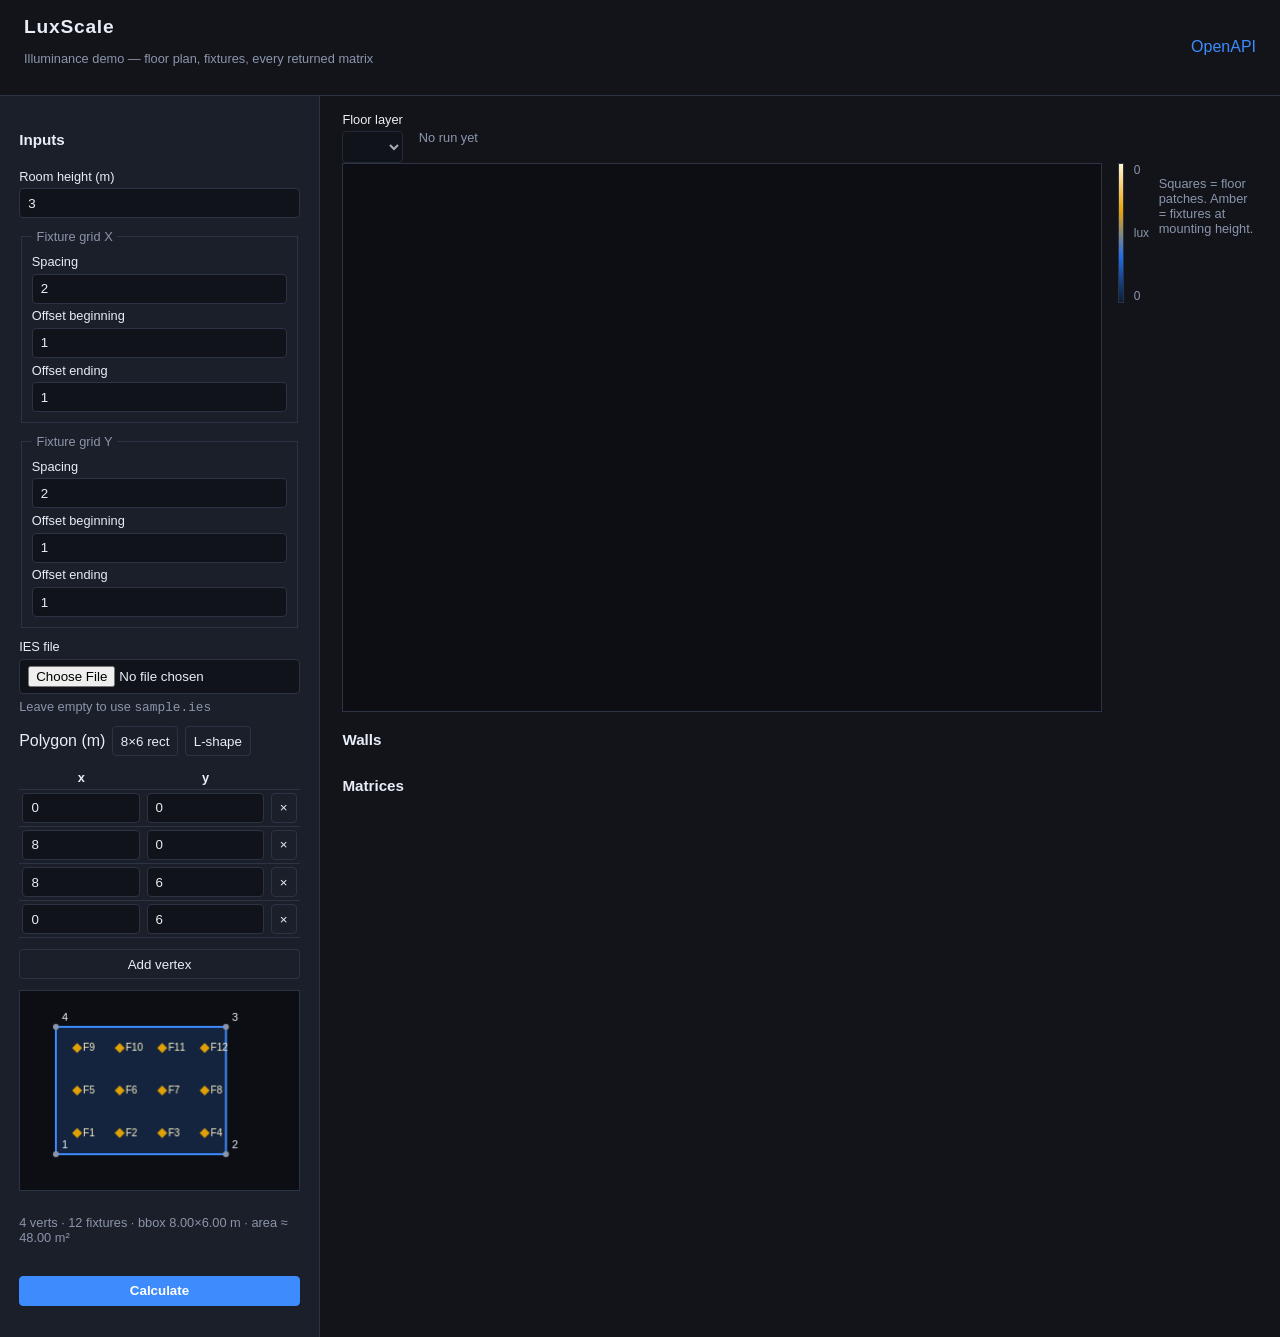
==== demo/index.html @ 58ea520d "feat: add vector math utilities for geometric calculations - Implemented vector operations including" ====
<!DOCTYPE html>
<html lang="en">
<head>
  <meta charset="utf-8" />
  <meta name="viewport" content="width=device-width, initial-scale=1" />
  <title>LuxScale demo</title>
  <link rel="stylesheet" href="demo.css" />
</head>
<body>
  <header class="top">
    <div>
      <h1>LuxScale</h1>
      <p class="muted">Illuminance demo — floor plan, fixtures, every returned matrix</p>
    </div>
    <a class="docs" href="/docs" target="_blank" rel="noreferrer">OpenAPI</a>
  </header>

  <main class="layout">
    <form id="form" class="panel">
      <h2>Inputs</h2>

      <label>Room height (m)
        <input id="height" type="number" min="0.01" step="0.01" value="3" required />
      </label>

      <fieldset>
        <legend>Fixture grid X</legend>
        <label>Spacing <input id="xSpacing" type="number" min="0.01" step="0.01" value="2" required /></label>
        <label>Offset beginning <input id="xOffB" type="number" min="0" step="0.01" value="1" required /></label>
        <label>Offset ending <input id="xOffE" type="number" min="0" step="0.01" value="1" required /></label>
      </fieldset>

      <fieldset>
        <legend>Fixture grid Y</legend>
        <label>Spacing <input id="ySpacing" type="number" min="0.01" step="0.01" value="2" required /></label>
        <label>Offset beginning <input id="yOffB" type="number" min="0" step="0.01" value="1" required /></label>
        <label>Offset ending <input id="yOffE" type="number" min="0" step="0.01" value="1" required /></label>
      </fieldset>

      <label>IES file
        <input id="iesFile" type="file" accept=".ies,.txt,text/plain" />
        <span class="hint">Leave empty to use <code>sample.ies</code></span>
      </label>

      <div class="row">
        <span>Polygon (m)</span>
        <button type="button" id="presetRect" class="ghost">8×6 rect</button>
        <button type="button" id="presetL" class="ghost">L-shape</button>
      </div>
      <table id="verts">
        <thead><tr><th>x</th><th>y</th><th></th></tr></thead>
        <tbody></tbody>
      </table>
      <button type="button" id="addVert" class="ghost">Add vertex</button>
      <canvas id="polyPreview" width="280" height="200" aria-label="Polygon preview"></canvas>
      <p id="polyMeta" class="hint"></p>

      <button type="submit" id="run">Calculate</button>
      <p id="status" class="status" hidden></p>
    </form>

    <section class="results">
      <div class="toolbar">
        <label>Floor layer
          <select id="floorLayer" disabled></select>
        </label>
        <div id="stats" class="stats muted">No run yet</div>
      </div>
      <div class="view">
        <canvas id="plan" width="720" height="520"></canvas>
        <aside class="legend">
          <div id="legendBar"></div>
          <div class="legend-ends"><span id="legMin">0</span><span>lux</span><span id="legMax">0</span></div>
          <p class="hint">Squares = floor patches. Amber = fixtures at mounting height.</p>
        </aside>
      </div>

      <h2>Walls</h2>
      <div id="walls" class="walls"></div>

      <h2>Matrices</h2>
      <div id="matrices"></div>
    </section>
  </main>
  <script src="demo.js"></script>
</body>
</html>
---- demo/demo.css ----
:root {
  --bg: #12141a;
  --panel: #1b1f29;
  --line: #2c3344;
  --text: #e8edf7;
  --muted: #8b95ab;
  --accent: #e0a106;
  --run: #3d8bfd;
  font-family: "IBM Plex Sans", "Segoe UI", sans-serif;
}

* { box-sizing: border-box; }
body { margin: 0; background: var(--bg); color: var(--text); }

.top {
  display: flex;
  justify-content: space-between;
  align-items: center;
  padding: 1rem 1.5rem;
  border-bottom: 1px solid var(--line);
}
h1 { margin: 0; font-size: 1.2rem; letter-spacing: 0.04em; }
h2 { margin: 1.2rem 0 0.6rem; font-size: 0.95rem; }
.muted, .hint { color: var(--muted); font-size: 0.8rem; }
.docs { color: var(--run); text-decoration: none; }

.layout {
  display: grid;
  grid-template-columns: 320px 1fr;
  min-height: calc(100vh - 64px);
}

.panel {
  padding: 1rem 1.2rem 2rem;
  border-right: 1px solid var(--line);
  background: var(--panel);
  display: flex;
  flex-direction: column;
  gap: 0.7rem;
}

label, fieldset { display: flex; flex-direction: column; gap: 0.3rem; font-size: 0.8rem; }
fieldset { border: 1px solid var(--line); padding: 0.6rem; }
legend { padding: 0 0.3rem; color: var(--muted); }
input, select, button {
  background: #10131a;
  color: var(--text);
  border: 1px solid var(--line);
  border-radius: 4px;
  padding: 0.4rem 0.5rem;
}
button { cursor: pointer; }
#run { background: var(--run); border-color: var(--run); color: #fff; font-weight: 600; margin-top: 0.4rem; }
.ghost { background: transparent; }
.row { display: flex; gap: 0.4rem; align-items: center; flex-wrap: wrap; }

table { width: 100%; border-collapse: collapse; font-size: 0.8rem; }
th, td { border-bottom: 1px solid var(--line); padding: 0.2rem; }
td input { width: 100%; }
#polyPreview {
  width: 100%;
  height: auto;
  background: #0c0e14;
  border: 1px solid var(--line);
}
.status { white-space: pre-wrap; }
.status.err { color: #ff8b8b; }
.status.ok { color: #8ee0a8; }

.results { padding: 1rem 1.4rem 2rem; overflow: auto; }
.toolbar { display: flex; gap: 1rem; align-items: center; flex-wrap: wrap; }
.stats { font-variant-numeric: tabular-nums; }
.view { display: grid; grid-template-columns: 1fr 140px; gap: 1rem; align-items: start; }
canvas { background: #0c0e14; border: 1px solid var(--line); width: 100%; height: auto; }

#legendBar {
  height: 140px;
  width: 18px;
  border: 1px solid var(--line);
  background: linear-gradient(#fff7cc, #f0a202, #1f6feb, #0b1c33);
}
.legend { display: flex; gap: 0.6rem; align-items: stretch; }
.legend-ends { display: flex; flex-direction: column; justify-content: space-between; font-size: 0.75rem; color: var(--muted); }

.walls { display: grid; grid-template-columns: repeat(auto-fill, minmax(240px, 1fr)); gap: 0.8rem; }
.wall-card { background: var(--panel); border: 1px solid var(--line); padding: 0.6rem; }
.wall-card canvas { width: 100%; }

.matrix {
  margin: 0.8rem 0 1.4rem;
  overflow: auto;
  border: 1px solid var(--line);
}
.matrix h3 { margin: 0; padding: 0.5rem 0.7rem; background: var(--panel); font-size: 0.8rem; }
.matrix table { min-width: 100%; }
.matrix td { text-align: right; font-variant-numeric: tabular-nums; font-size: 0.72rem; padding: 0.15rem 0.35rem; }
.meta { padding: 0.4rem 0.7rem; color: var(--muted); font-size: 0.72rem; }

@media (max-width: 900px) {
  .layout, .view { grid-template-columns: 1fr; }
  .panel { border-right: 0; border-bottom: 1px solid var(--line); }
}
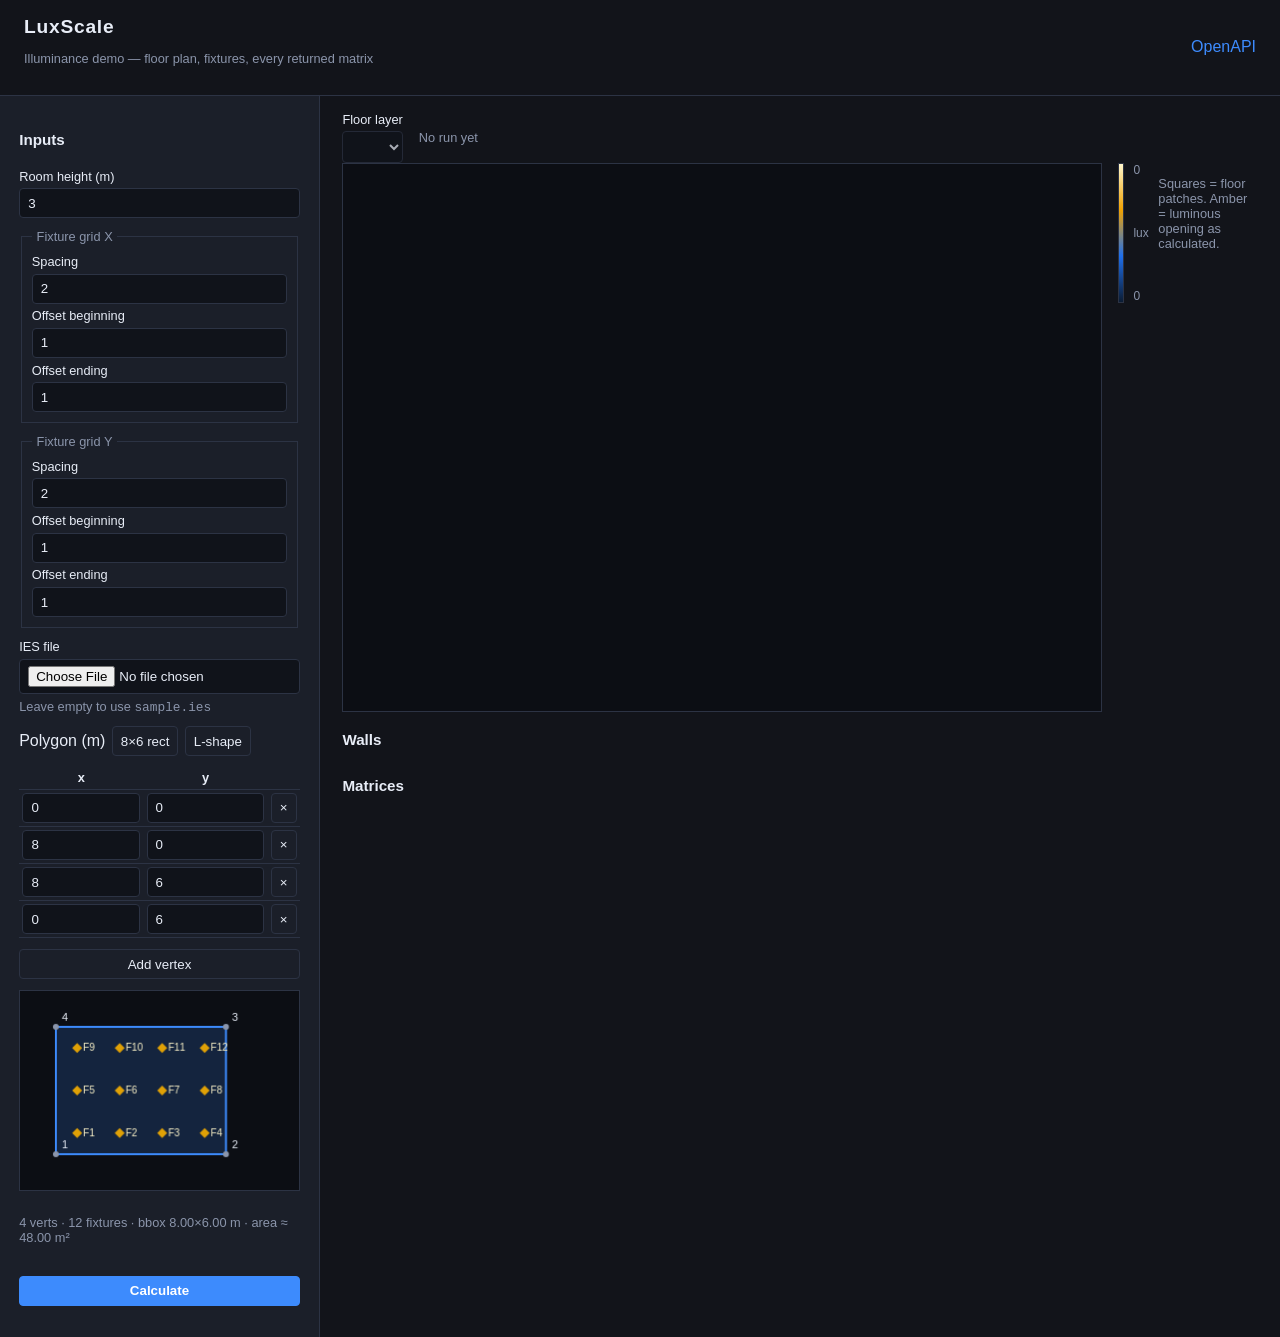
==== commit 31151381: "feat: enhance fixture model with dimensions and luminous opening calculations" ====
--- a/demo/index.html
+++ b/demo/index.html
@@ -71,7 +71,7 @@
         <aside class="legend">
           <div id="legendBar"></div>
           <div class="legend-ends"><span id="legMin">0</span><span>lux</span><span id="legMax">0</span></div>
-          <p class="hint">Squares = floor patches. Amber = fixtures at mounting height.</p>
+          <p class="hint">Squares = floor patches. Amber = luminous opening as calculated.</p>
         </aside>
       </div>
 
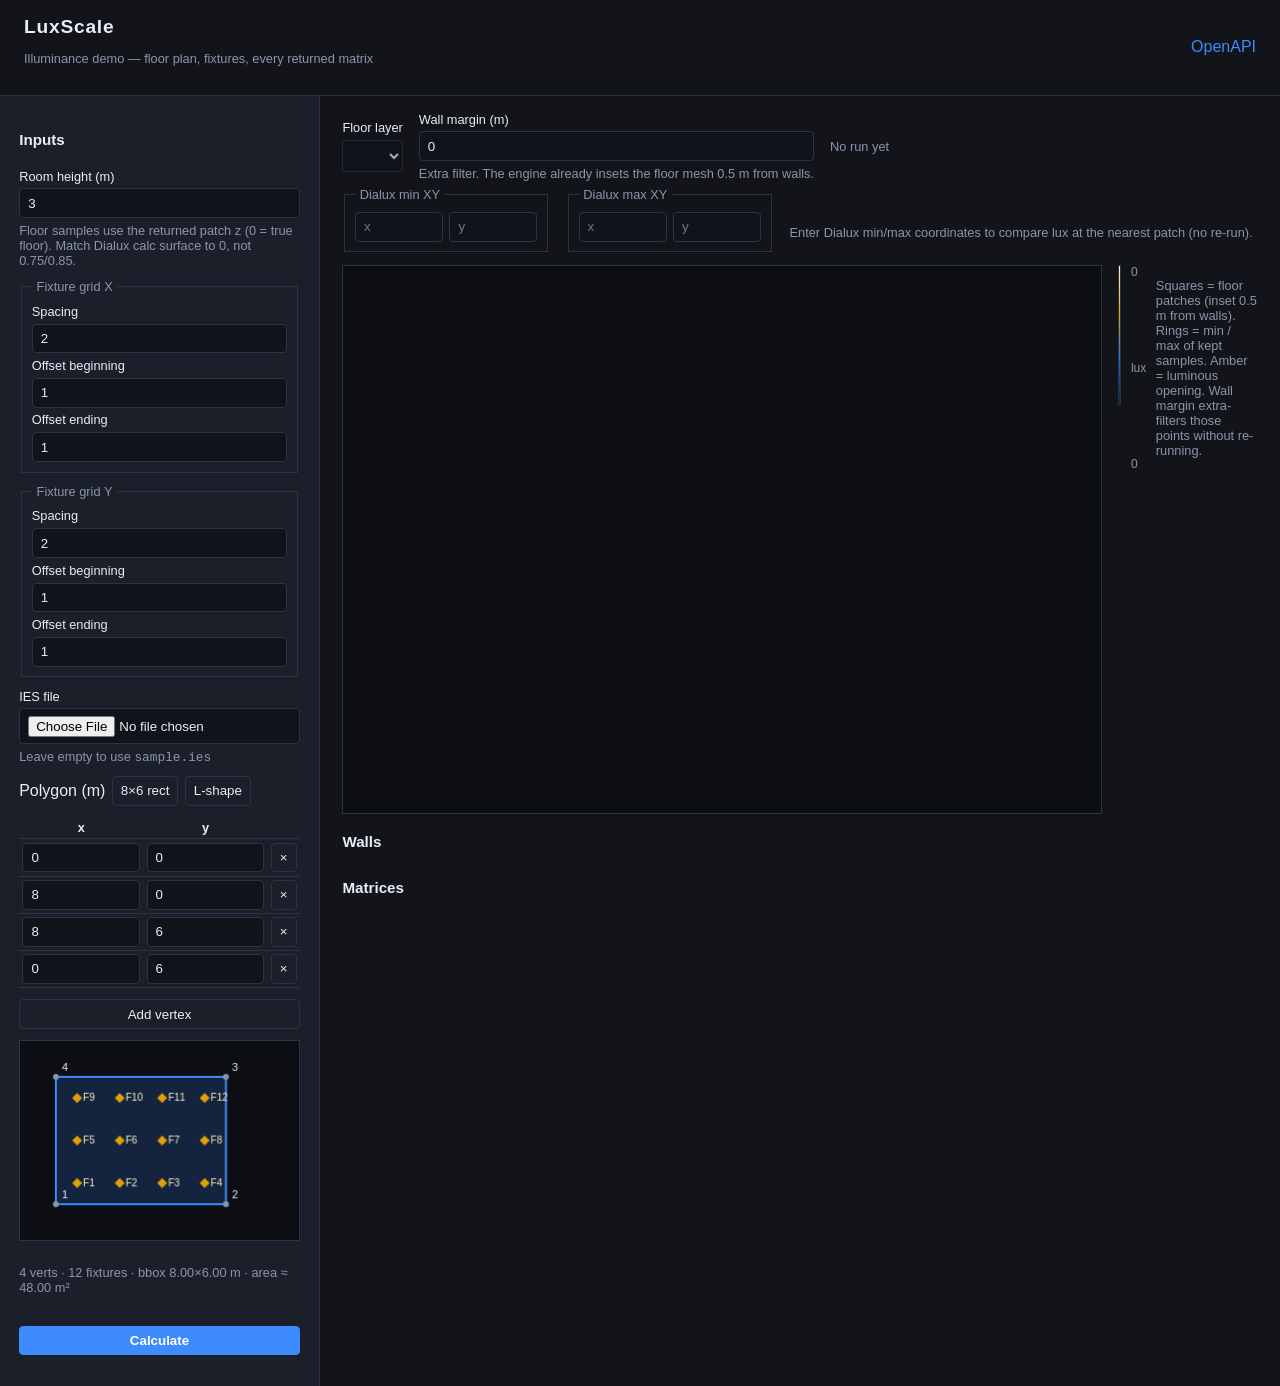
==== commit fd3db72c: "feat: add floor border and patch size settings, enhance geometry calculations with inset functionali" ====
--- a/demo/index.html
+++ b/demo/index.html
@@ -21,6 +21,7 @@
 
       <label>Room height (m)
         <input id="height" type="number" min="0.01" step="0.01" value="3" required />
+        <span class="hint">Floor samples use the returned patch z (0 = true floor). Match Dialux calc surface to 0, not 0.75/0.85.</span>
       </label>
 
       <fieldset>
@@ -64,14 +65,35 @@
         <label>Floor layer
           <select id="floorLayer" disabled></select>
         </label>
+        <label>Wall margin (m)
+          <input id="wallMargin" type="number" min="0" step="0.05" value="0" />
+          <span class="hint">Extra filter. The engine already insets the floor mesh 0.5 m from walls.</span>
+        </label>
         <div id="stats" class="stats muted">No run yet</div>
+      </div>
+      <div class="toolbar compare">
+        <fieldset>
+          <legend>Dialux min XY</legend>
+          <div class="row">
+            <input id="dxMinX" type="number" step="0.01" placeholder="x" />
+            <input id="dxMinY" type="number" step="0.01" placeholder="y" />
+          </div>
+        </fieldset>
+        <fieldset>
+          <legend>Dialux max XY</legend>
+          <div class="row">
+            <input id="dxMaxX" type="number" step="0.01" placeholder="x" />
+            <input id="dxMaxY" type="number" step="0.01" placeholder="y" />
+          </div>
+        </fieldset>
+        <p id="dialuxNearest" class="hint">Enter Dialux min/max coordinates to compare lux at the nearest patch (no re-run).</p>
       </div>
       <div class="view">
         <canvas id="plan" width="720" height="520"></canvas>
         <aside class="legend">
           <div id="legendBar"></div>
           <div class="legend-ends"><span id="legMin">0</span><span>lux</span><span id="legMax">0</span></div>
-          <p class="hint">Squares = floor patches. Amber = luminous opening as calculated.</p>
+          <p class="hint">Squares = floor patches (inset 0.5 m from walls). Rings = min / max of kept samples. Amber = luminous opening. Wall margin extra-filters those points without re-running.</p>
         </aside>
       </div>
 
--- a/demo/demo.css
+++ b/demo/demo.css
@@ -69,7 +69,10 @@
 
 .results { padding: 1rem 1.4rem 2rem; overflow: auto; }
 .toolbar { display: flex; gap: 1rem; align-items: center; flex-wrap: wrap; }
-.stats { font-variant-numeric: tabular-nums; }
+.toolbar.compare { align-items: flex-end; margin: 0.4rem 0 0.8rem; }
+.toolbar.compare fieldset { min-width: 140px; }
+.toolbar.compare input { width: 5.5rem; }
+.stats { font-variant-numeric: tabular-nums; flex: 1 1 16rem; }
 .view { display: grid; grid-template-columns: 1fr 140px; gap: 1rem; align-items: start; }
 canvas { background: #0c0e14; border: 1px solid var(--line); width: 100%; height: auto; }
 
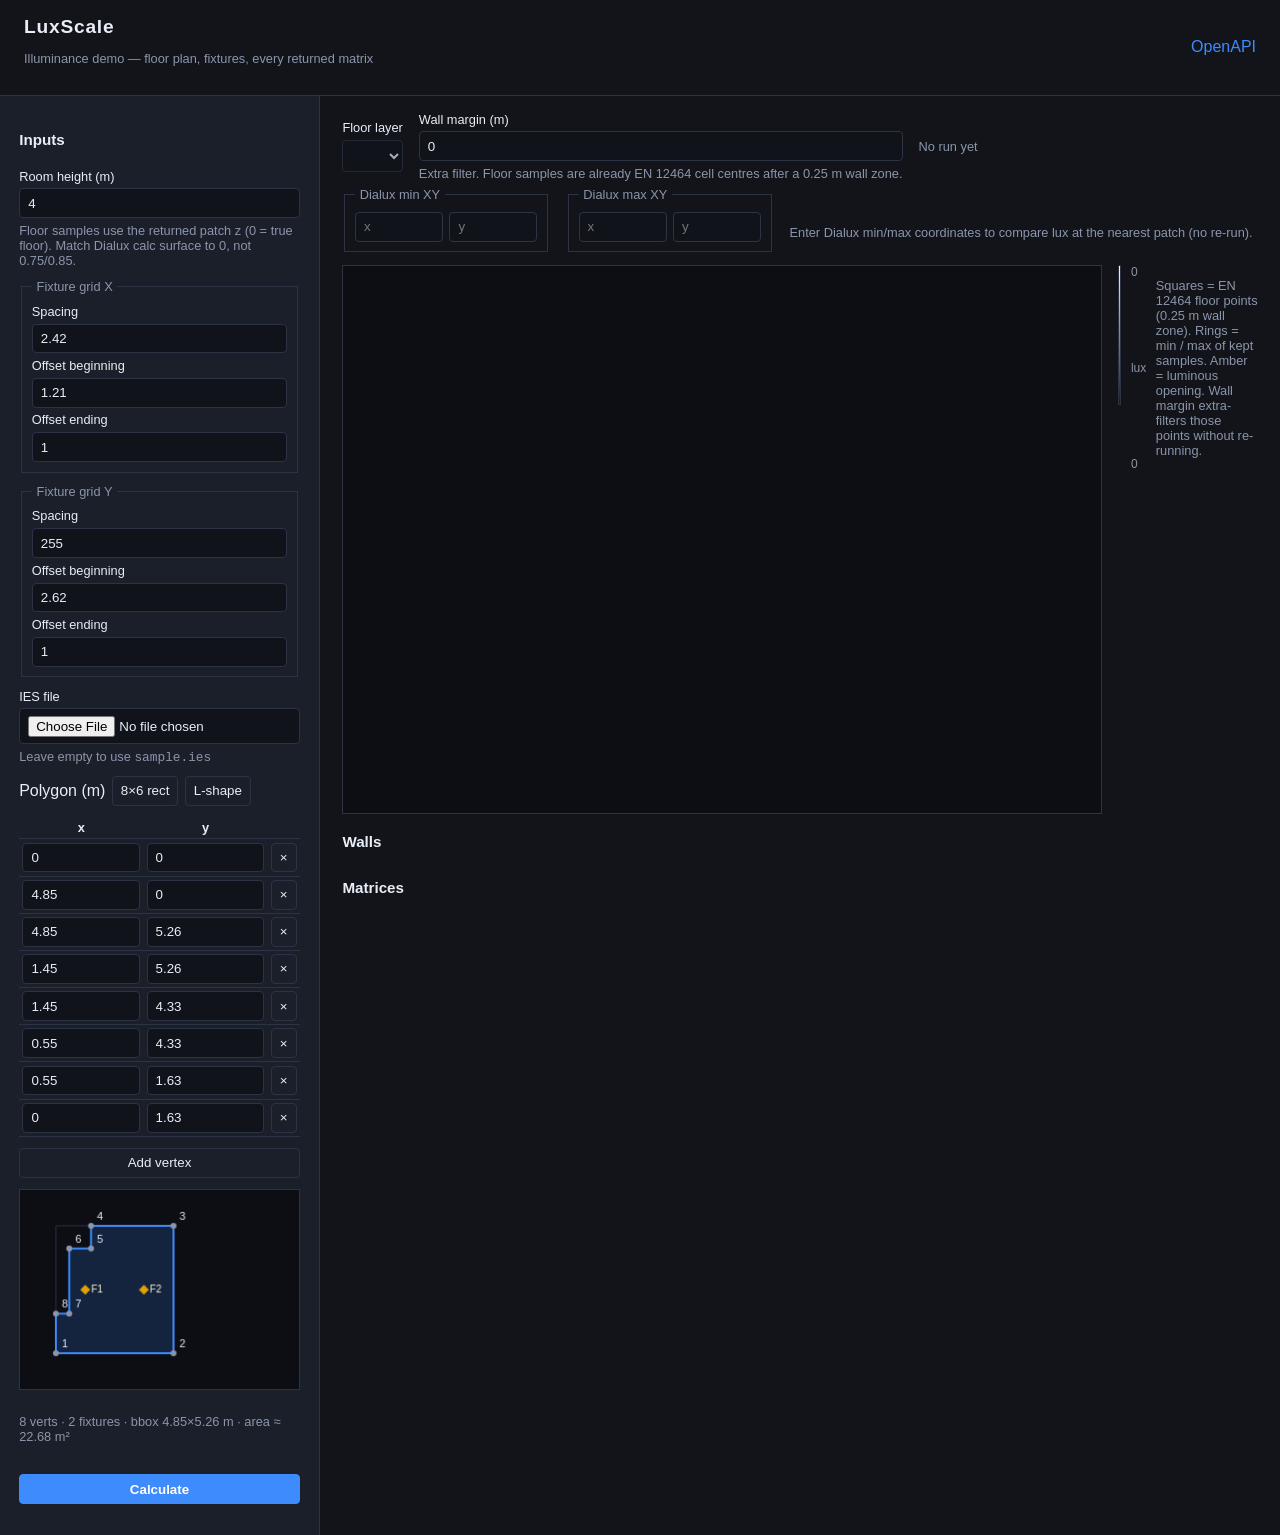
==== commit d2c97752: "feat: update app settings and geometry calculations for improved patch generation and spacing" ====
--- a/demo/index.html
+++ b/demo/index.html
@@ -20,21 +20,21 @@
       <h2>Inputs</h2>
 
       <label>Room height (m)
-        <input id="height" type="number" min="0.01" step="0.01" value="3" required />
+        <input id="height" type="number" min="0.01" step="0.01" value="4" required />
         <span class="hint">Floor samples use the returned patch z (0 = true floor). Match Dialux calc surface to 0, not 0.75/0.85.</span>
       </label>
 
       <fieldset>
         <legend>Fixture grid X</legend>
-        <label>Spacing <input id="xSpacing" type="number" min="0.01" step="0.01" value="2" required /></label>
-        <label>Offset beginning <input id="xOffB" type="number" min="0" step="0.01" value="1" required /></label>
+        <label>Spacing <input id="xSpacing" type="number" min="0.01" step="0.01" value="2.42" required /></label>
+        <label>Offset beginning <input id="xOffB" type="number" min="0" step="0.01" value="1.21" required /></label>
         <label>Offset ending <input id="xOffE" type="number" min="0" step="0.01" value="1" required /></label>
       </fieldset>
 
       <fieldset>
         <legend>Fixture grid Y</legend>
-        <label>Spacing <input id="ySpacing" type="number" min="0.01" step="0.01" value="2" required /></label>
-        <label>Offset beginning <input id="yOffB" type="number" min="0" step="0.01" value="1" required /></label>
+        <label>Spacing <input id="ySpacing" type="number" min="0.01" step="0.01" value="255" required /></label>
+        <label>Offset beginning <input id="yOffB" type="number" min="0" step="0.01" value="2.62" required /></label>
         <label>Offset ending <input id="yOffE" type="number" min="0" step="0.01" value="1" required /></label>
       </fieldset>
 
@@ -67,7 +67,7 @@
         </label>
         <label>Wall margin (m)
           <input id="wallMargin" type="number" min="0" step="0.05" value="0" />
-          <span class="hint">Extra filter. The engine already insets the floor mesh 0.5 m from walls.</span>
+          <span class="hint">Extra filter. Floor samples are already EN 12464 cell centres after a 0.25 m wall zone.</span>
         </label>
         <div id="stats" class="stats muted">No run yet</div>
       </div>
@@ -93,7 +93,7 @@
         <aside class="legend">
           <div id="legendBar"></div>
           <div class="legend-ends"><span id="legMin">0</span><span>lux</span><span id="legMax">0</span></div>
-          <p class="hint">Squares = floor patches (inset 0.5 m from walls). Rings = min / max of kept samples. Amber = luminous opening. Wall margin extra-filters those points without re-running.</p>
+          <p class="hint">Squares = EN 12464 floor points (0.25 m wall zone). Rings = min / max of kept samples. Amber = luminous opening. Wall margin extra-filters those points without re-running.</p>
         </aside>
       </div>
 
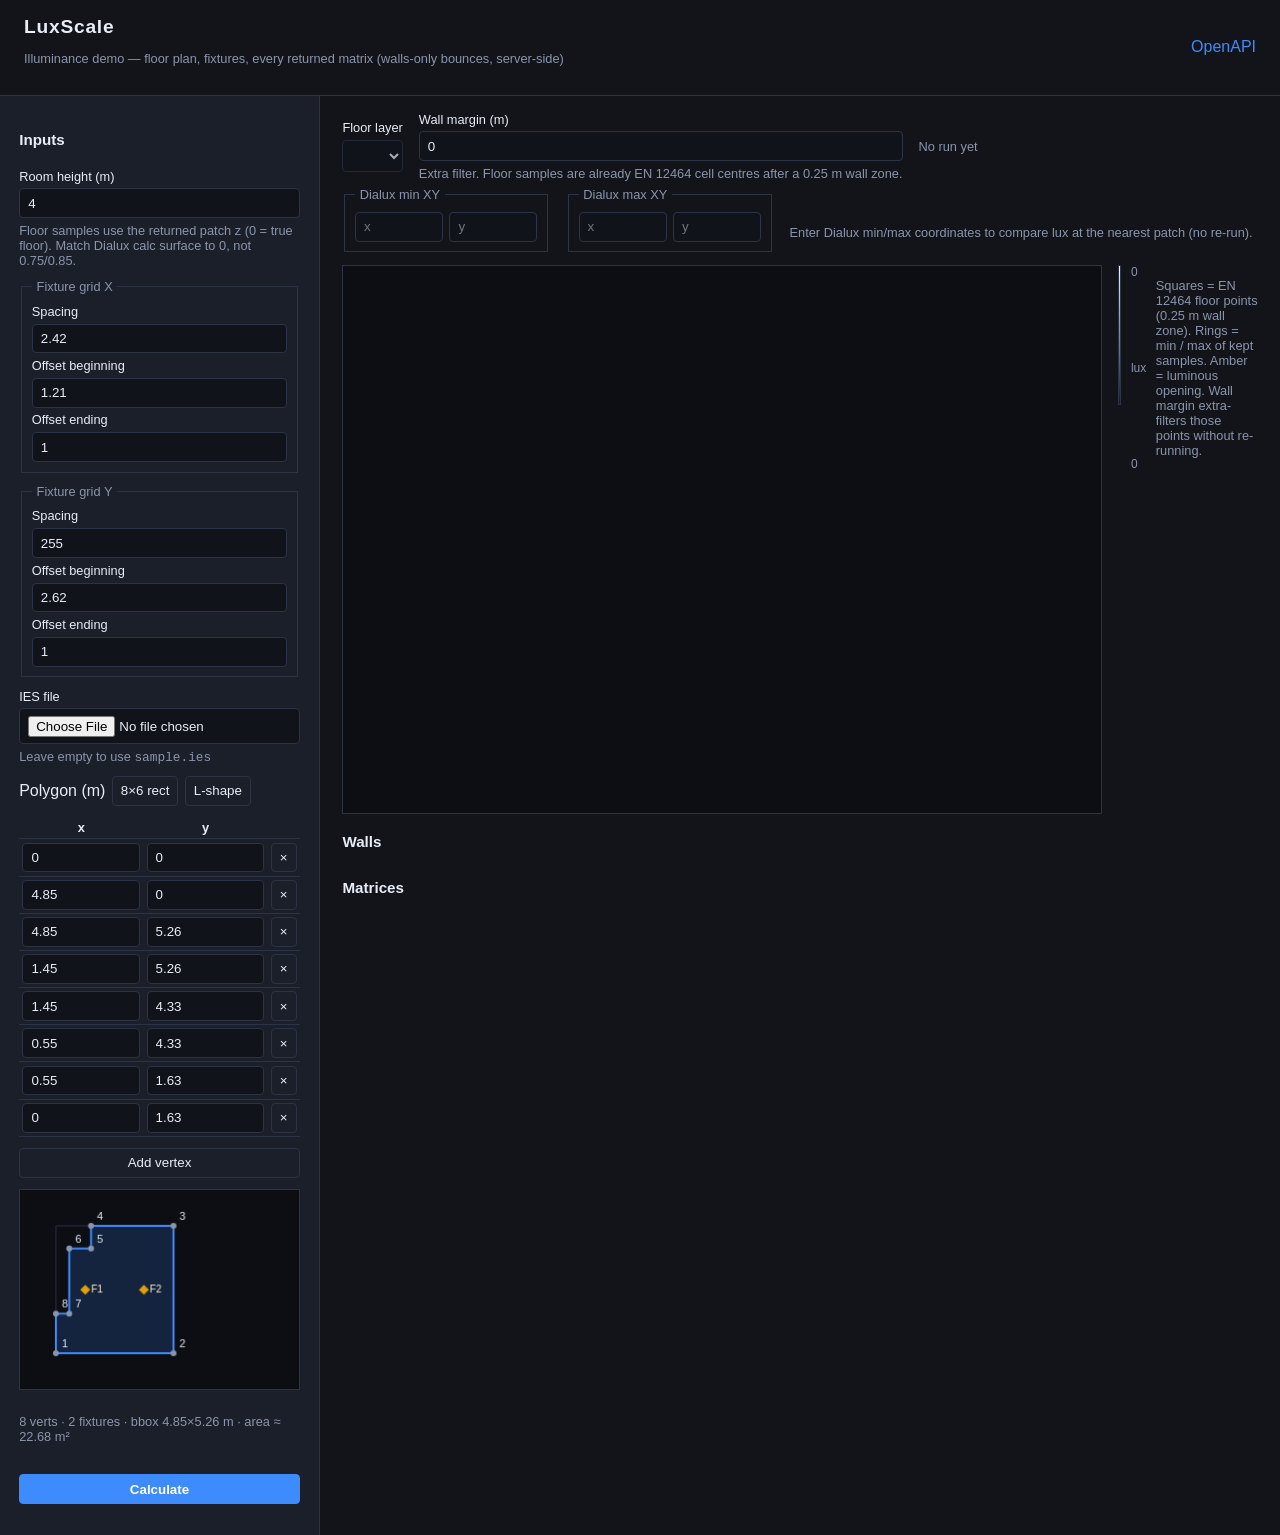
==== commit 7c551306: "feat: enhance wall interreflection calculations with multiple bounces and update related settings" ====
--- a/demo/index.html
+++ b/demo/index.html
@@ -10,7 +10,7 @@
   <header class="top">
     <div>
       <h1>LuxScale</h1>
-      <p class="muted">Illuminance demo — floor plan, fixtures, every returned matrix</p>
+      <p class="muted">Illuminance demo — floor plan, fixtures, every returned matrix (walls-only bounces, server-side)</p>
     </div>
     <a class="docs" href="/docs" target="_blank" rel="noreferrer">OpenAPI</a>
   </header>
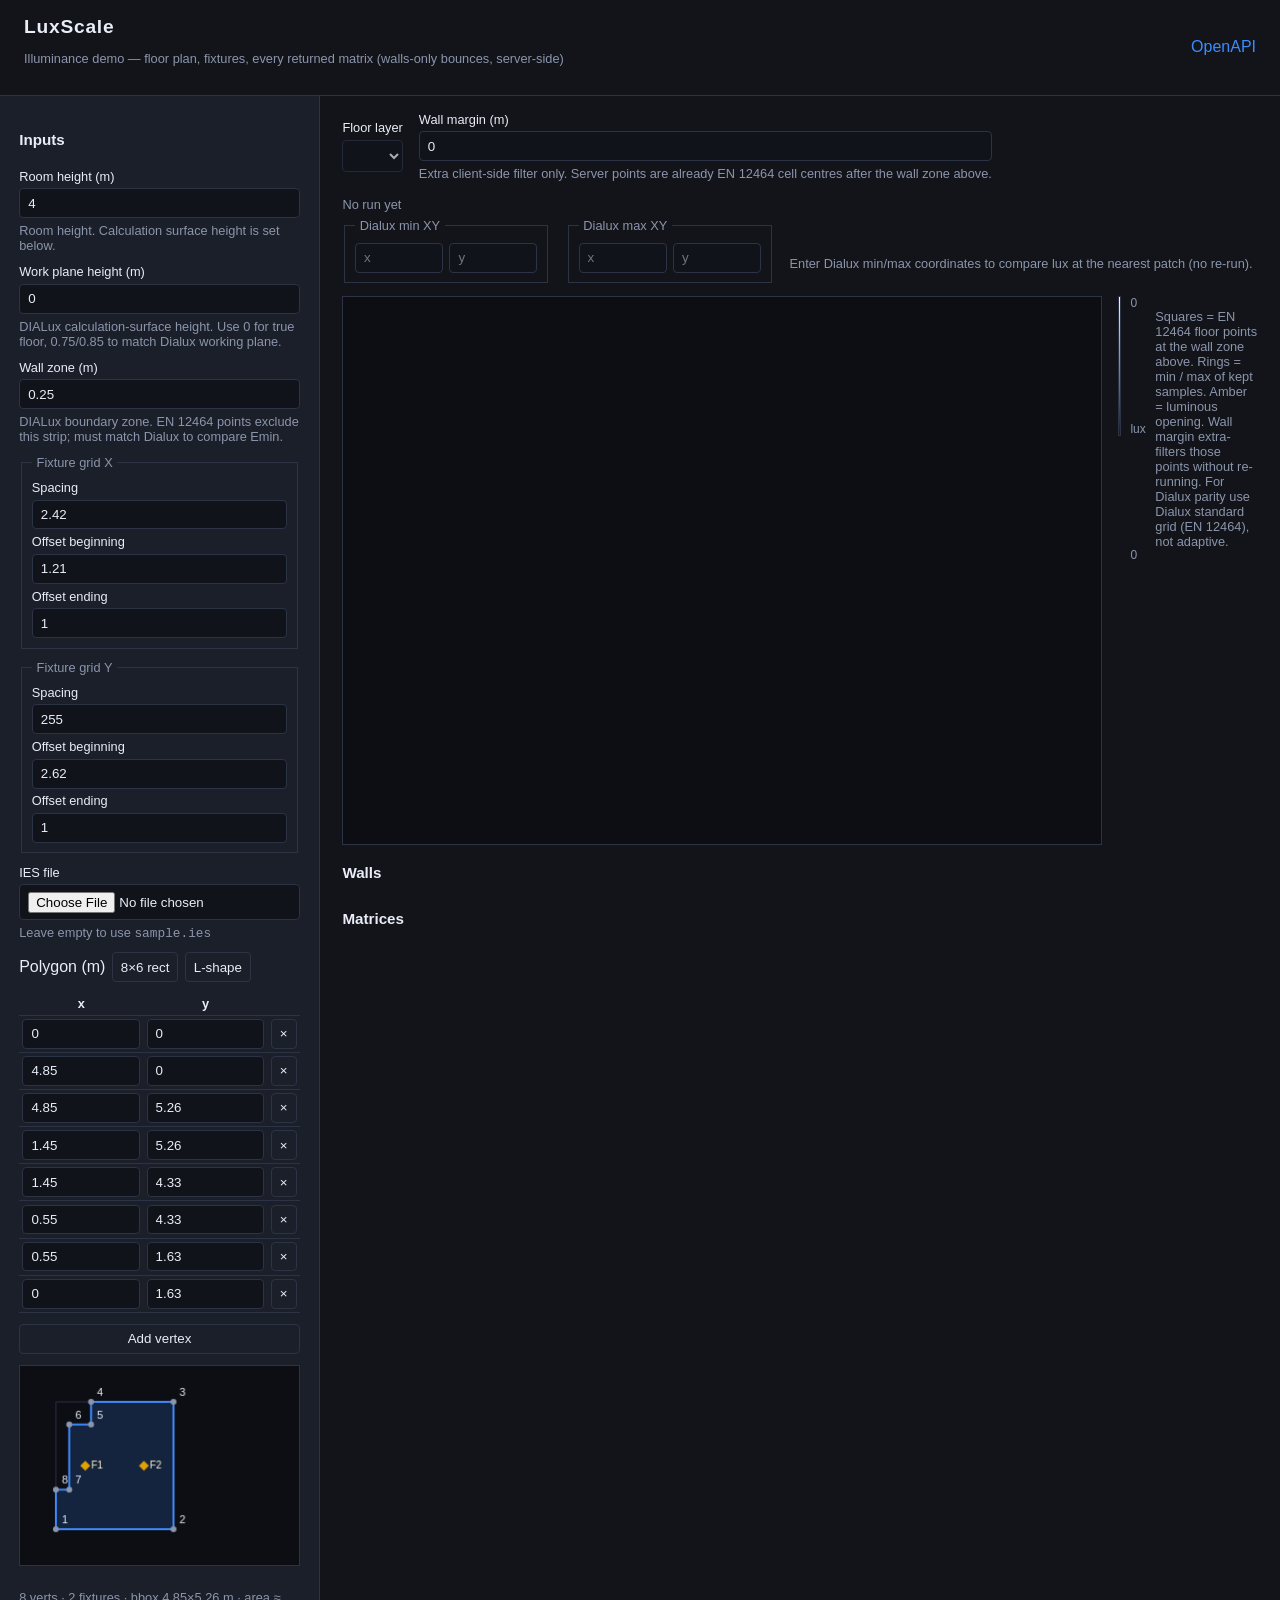
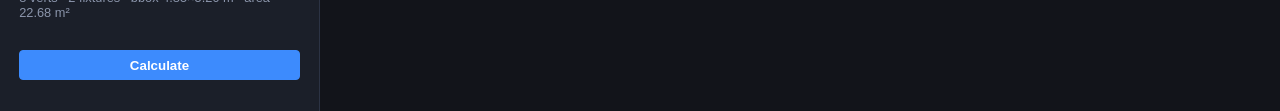
==== commit 4a497ae9: "feat: add evaluation metrics for EN 12464 compliance and enhance geometry calculations with work pla" ====
--- a/demo/index.html
+++ b/demo/index.html
@@ -21,7 +21,17 @@
 
       <label>Room height (m)
         <input id="height" type="number" min="0.01" step="0.01" value="4" required />
-        <span class="hint">Floor samples use the returned patch z (0 = true floor). Match Dialux calc surface to 0, not 0.75/0.85.</span>
+        <span class="hint">Room height. Calculation surface height is set below.</span>
+      </label>
+
+      <label>Work plane height (m)
+        <input id="workPlaneHeight" type="number" min="0" step="0.01" value="0" required />
+        <span class="hint">DIALux calculation-surface height. Use 0 for true floor, 0.75/0.85 to match Dialux working plane.</span>
+      </label>
+
+      <label>Wall zone (m)
+        <input id="wallZone" type="number" min="0" step="0.05" value="0.25" required />
+        <span class="hint">DIALux boundary zone. EN 12464 points exclude this strip; must match Dialux to compare Emin.</span>
       </label>
 
       <fieldset>
@@ -67,7 +77,7 @@
         </label>
         <label>Wall margin (m)
           <input id="wallMargin" type="number" min="0" step="0.05" value="0" />
-          <span class="hint">Extra filter. Floor samples are already EN 12464 cell centres after a 0.25 m wall zone.</span>
+          <span class="hint">Extra client-side filter only. Server points are already EN 12464 cell centres after the wall zone above.</span>
         </label>
         <div id="stats" class="stats muted">No run yet</div>
       </div>
@@ -93,7 +103,7 @@
         <aside class="legend">
           <div id="legendBar"></div>
           <div class="legend-ends"><span id="legMin">0</span><span>lux</span><span id="legMax">0</span></div>
-          <p class="hint">Squares = EN 12464 floor points (0.25 m wall zone). Rings = min / max of kept samples. Amber = luminous opening. Wall margin extra-filters those points without re-running.</p>
+          <p class="hint">Squares = EN 12464 floor points at the wall zone above. Rings = min / max of kept samples. Amber = luminous opening. Wall margin extra-filters those points without re-running. For Dialux parity use Dialux standard grid (EN 12464), not adaptive.</p>
         </aside>
       </div>
 
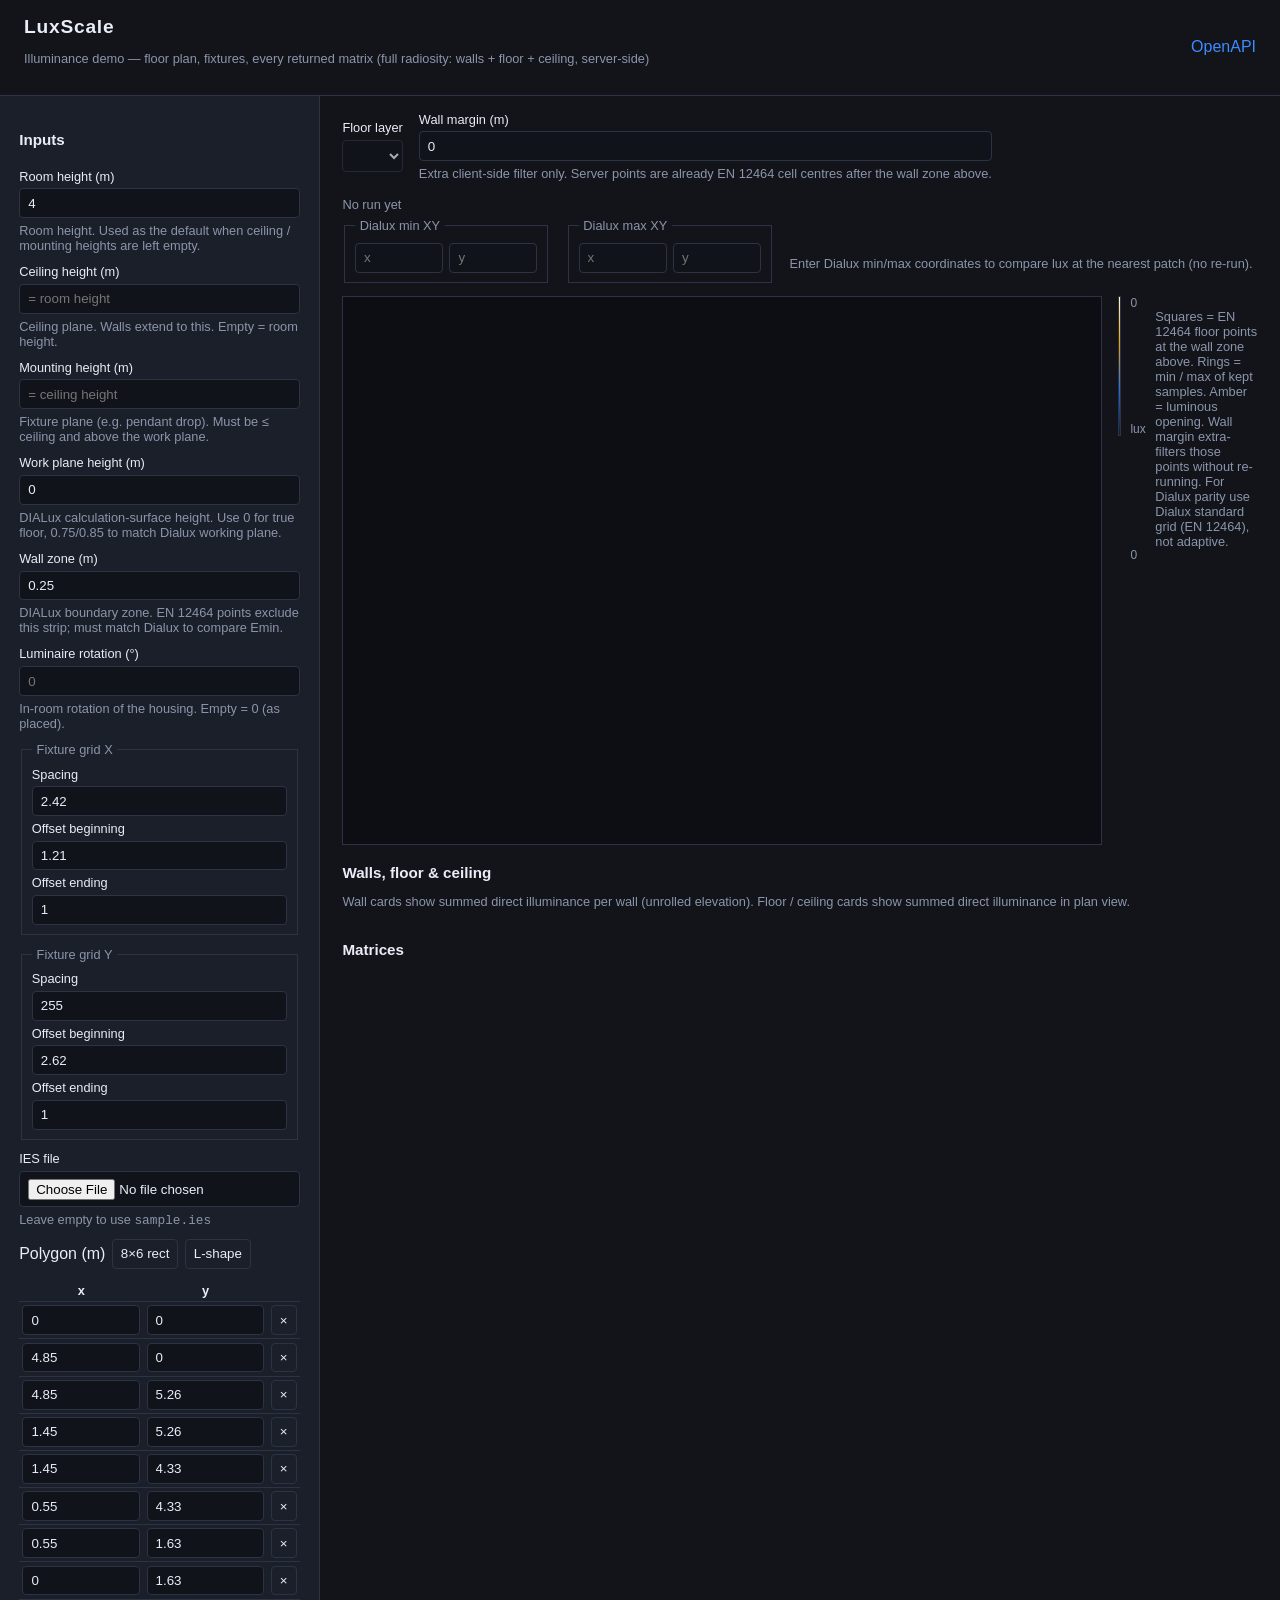
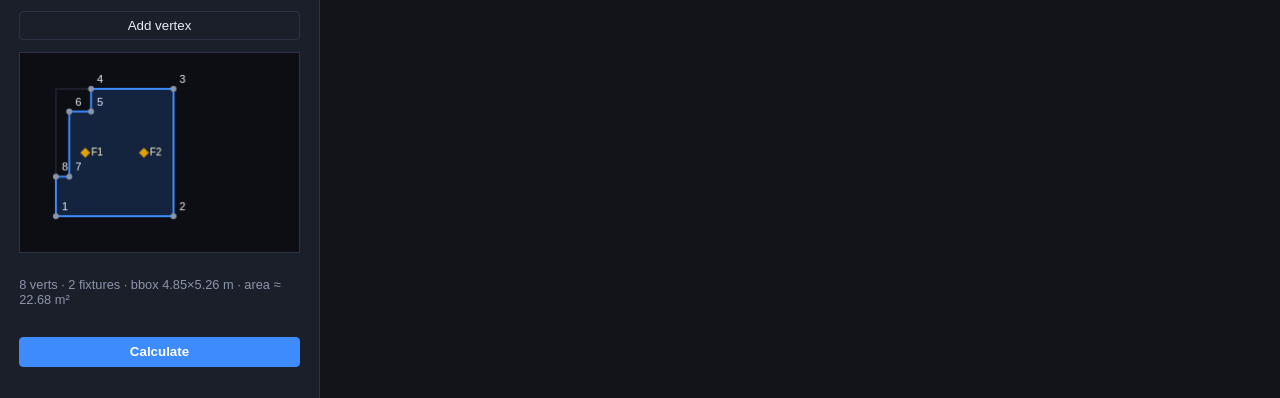
==== commit 0b57ee3c: "feat: Enhance illuminance calculations and visualization features - Added `visibility_polygon` funct" ====
--- a/demo/index.html
+++ b/demo/index.html
@@ -10,7 +10,7 @@
   <header class="top">
     <div>
       <h1>LuxScale</h1>
-      <p class="muted">Illuminance demo — floor plan, fixtures, every returned matrix (walls-only bounces, server-side)</p>
+      <p class="muted">Illuminance demo — floor plan, fixtures, every returned matrix (full radiosity: walls + floor + ceiling, server-side)</p>
     </div>
     <a class="docs" href="/docs" target="_blank" rel="noreferrer">OpenAPI</a>
   </header>
@@ -21,7 +21,17 @@
 
       <label>Room height (m)
         <input id="height" type="number" min="0.01" step="0.01" value="4" required />
-        <span class="hint">Room height. Calculation surface height is set below.</span>
+        <span class="hint">Room height. Used as the default when ceiling / mounting heights are left empty.</span>
+      </label>
+
+      <label>Ceiling height (m)
+        <input id="ceilingHeight" type="number" min="0.01" step="0.01" placeholder="= room height" />
+        <span class="hint">Ceiling plane. Walls extend to this. Empty = room height.</span>
+      </label>
+
+      <label>Mounting height (m)
+        <input id="mountingHeight" type="number" min="0.01" step="0.01" placeholder="= ceiling height" />
+        <span class="hint">Fixture plane (e.g. pendant drop). Must be ≤ ceiling and above the work plane.</span>
       </label>
 
       <label>Work plane height (m)
@@ -32,6 +42,11 @@
       <label>Wall zone (m)
         <input id="wallZone" type="number" min="0" step="0.05" value="0.25" required />
         <span class="hint">DIALux boundary zone. EN 12464 points exclude this strip; must match Dialux to compare Emin.</span>
+      </label>
+
+      <label>Luminaire rotation (°)
+        <input id="luminaireRotation" type="number" min="0" max="360" step="1" placeholder="0" />
+        <span class="hint">In-room rotation of the housing. Empty = 0 (as placed).</span>
       </label>
 
       <fieldset>
@@ -107,7 +122,8 @@
         </aside>
       </div>
 
-      <h2>Walls</h2>
+      <h2>Walls, floor &amp; ceiling</h2>
+      <p class="hint">Wall cards show summed direct illuminance per wall (unrolled elevation). Floor / ceiling cards show summed direct illuminance in plan view.</p>
       <div id="walls" class="walls"></div>
 
       <h2>Matrices</h2>
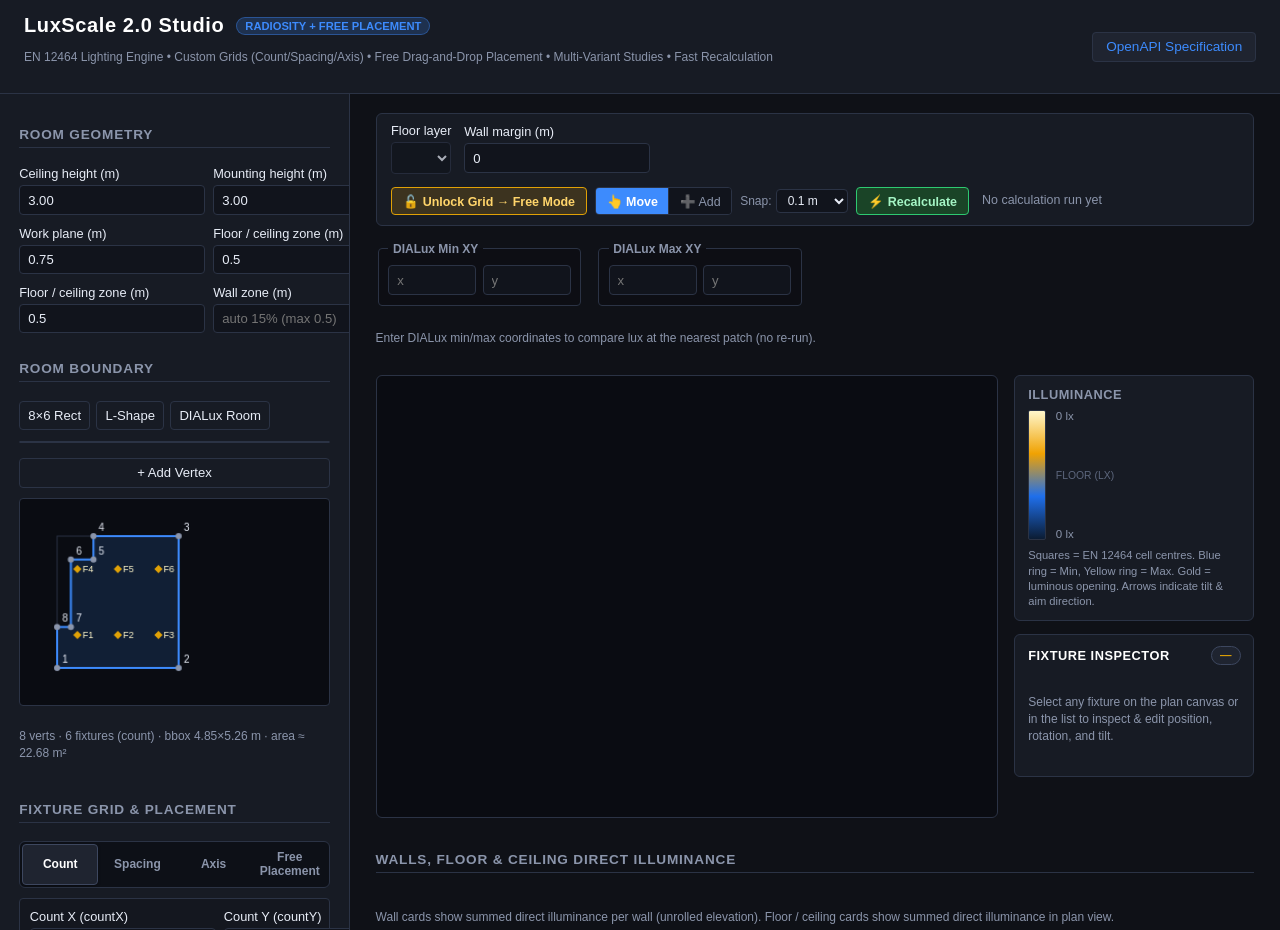
==== commit a94fe559: "Add API integration guide and enhance tests for calculation features - Introduced a comprehensive `/" ====
--- a/demo/index.html
+++ b/demo/index.html
@@ -3,133 +3,408 @@
 <head>
   <meta charset="utf-8" />
   <meta name="viewport" content="width=device-width, initial-scale=1" />
-  <title>LuxScale demo</title>
-  <link rel="stylesheet" href="demo.css" />
+  <title>LuxScale 2.0 Studio</title>
+  <link rel="stylesheet" href="demo.css?v=2.3.0" />
 </head>
 <body>
   <header class="top">
     <div>
-      <h1>LuxScale</h1>
-      <p class="muted">Illuminance demo — floor plan, fixtures, every returned matrix (full radiosity: walls + floor + ceiling, server-side)</p>
+      <div class="logo-row">
+        <h1>LuxScale 2.0 Studio</h1>
+        <span class="version-tag">Radiosity + Free Placement</span>
+      </div>
+      <p class="muted">EN 12464 Lighting Engine • Custom Grids (Count/Spacing/Axis) • Free Drag-and-Drop Placement • Multi-Variant Studies • Fast Recalculation</p>
     </div>
-    <a class="docs" href="/docs" target="_blank" rel="noreferrer">OpenAPI</a>
+    <div class="top-actions">
+      <a class="docs" href="/docs" target="_blank" rel="noreferrer">OpenAPI Specification</a>
+    </div>
   </header>
 
   <main class="layout">
     <form id="form" class="panel">
-      <h2>Inputs</h2>
-
-      <label>Room height (m)
-        <input id="height" type="number" min="0.01" step="0.01" value="4" required />
-        <span class="hint">Room height. Used as the default when ceiling / mounting heights are left empty.</span>
+      <h2>Room Geometry</h2>
+
+      <div class="field-grid">
+        <label>Ceiling height (m)
+          <input id="ceilingHeight" type="number" min="0.01" step="0.01" value="3.00" required />
+        </label>
+        <label>Mounting height (m)
+          <input id="mountingHeight" type="number" min="0.01" step="0.01" value="3.00" required />
+        </label>
+      </div>
+
+      <div class="field-grid">
+        <label>Work plane (m)
+          <input id="workPlaneHeight" type="number" min="0" step="0.01" value="0.75" required />
+        </label>
+        <label>Floor / ceiling zone (m)
+          <input id="floorZone" type="number" min="0" step="0.05" value="0.5" required />
+        </label>
+      </div>
+
+      <div class="field-grid">
+        <label>Floor / ceiling zone (m)
+          <input id="floorZone" type="number" min="0" step="0.05" value="0.5" required />
+        </label>
+        <label>Wall zone (m)
+          <input id="wallZone" type="number" min="0" step="0.05" placeholder="auto 15% (max 0.5)" />
+        </label>
+      </div>
+
+      <h2>Room Boundary</h2>
+      <div class="row">
+        <button type="button" id="presetRect" class="ghost">8×6 Rect</button>
+        <button type="button" id="presetL" class="ghost">L-Shape</button>
+        <button type="button" id="presetRoom" class="ghost">DIALux Room</button>
+      </div>
+      <div class="table-scroll">
+        <table id="verts">
+          <thead><tr><th>X (m)</th><th>Y (m)</th><th></th></tr></thead>
+          <tbody></tbody>
+        </table>
+      </div>
+      <button type="button" id="addVert" class="ghost full">+ Add Vertex</button>
+      <canvas id="polyPreview" width="300" height="200" aria-label="Polygon preview"></canvas>
+      <p id="polyMeta" class="hint"></p>
+
+      <h2>Fixture Grid &amp; Placement</h2>
+      <div class="tab-group" id="gridModeTabs">
+        <button type="button" class="tab-btn active" data-mode="count">Count</button>
+        <button type="button" class="tab-btn" data-mode="spacing">Spacing</button>
+        <button type="button" class="tab-btn" data-mode="axis">Axis</button>
+        <button type="button" class="tab-btn" data-mode="free">Free Placement</button>
+      </div>
+
+      <!-- Count Grid Mode -->
+      <div id="panelCount" class="mode-panel">
+        <div class="field-grid">
+          <label>Count X (countX)
+            <input id="countX" type="number" min="1" step="1" value="3" required />
+          </label>
+          <label>Count Y (countY)
+            <input id="countY" type="number" min="1" step="1" value="2" required />
+          </label>
+        </div>
+        <label>Offset Fraction (0.0 – 1.0)
+          <input id="offsetFraction" type="number" min="0" max="1" step="0.05" value="0.5" />
+          <span class="hint">0.5 = centered half-spacing to boundary walls (DIALux rule).</span>
+        </label>
+      </div>
+
+      <!-- Spacing Grid Mode -->
+      <div id="panelSpacing" class="mode-panel" hidden>
+        <div class="field-grid">
+          <label>Spacing X (spacingX, m)
+            <input id="spacingX" type="number" min="0.1" step="0.05" value="2.40" />
+          </label>
+          <label>Spacing Y (spacingY, m)
+            <input id="spacingY" type="number" min="0.1" step="0.05" value="2.50" />
+          </label>
+        </div>
+        <label class="checkbox-label">
+          <input id="spacingAutoCenter" type="checkbox" checked /> Auto-center fixtures within bounding box
+        </label>
+        <div class="field-grid" id="spacingOffsetGrid" hidden>
+          <label>Offset X (offsetX, m)
+            <input id="spacingOffsetX" type="number" min="0" step="0.05" placeholder="0" />
+          </label>
+          <label>Offset Y (offsetY, m)
+            <input id="spacingOffsetY" type="number" min="0" step="0.05" placeholder="0" />
+          </label>
+        </div>
+      </div>
+
+      <!-- Axis Grid Mode (Legacy / Dialux offsets) -->
+      <div id="panelAxis" class="mode-panel" hidden>
+        <fieldset>
+          <legend>Fixture Grid X</legend>
+          <label>Spacing <input id="xSpacing" type="number" min="0.01" step="0.01" value="2.42" /></label>
+          <div class="field-grid">
+            <label>Offset Beg <input id="xOffB" type="number" min="0" step="0.01" value="1.21" /></label>
+            <label>Offset End <input id="xOffE" type="number" min="0" step="0.01" value="1.0" /></label>
+          </div>
+        </fieldset>
+        <fieldset>
+          <legend>Fixture Grid Y</legend>
+          <label>Spacing <input id="ySpacing" type="number" min="0.01" step="0.01" value="2.55" /></label>
+          <div class="field-grid">
+            <label>Offset Beg <input id="yOffB" type="number" min="0" step="0.01" value="2.62" /></label>
+            <label>Offset End <input id="yOffE" type="number" min="0" step="0.01" value="1.0" /></label>
+          </div>
+        </fieldset>
+      </div>
+
+      <!-- Free Placement Mode -->
+      <div id="panelFree" class="mode-panel" hidden>
+        <div class="free-header">
+          <span id="freeCountBadge" class="pill-badge">0 fixtures</span>
+          <div class="row">
+            <button type="button" id="btnAddFree" class="ghost sm">+ Add</button>
+            <button type="button" id="btnPopulateFromGrid" class="ghost sm" title="Generate fixtures from current grid">From Grid</button>
+            <button type="button" id="btnClearFree" class="ghost sm danger" title="Clear all free fixtures">Clear</button>
+          </div>
+        </div>
+        <div class="table-scroll max-h-180">
+          <table id="freeFixturesTable">
+            <thead><tr><th>ID</th><th>X</th><th>Y</th><th>Rot°</th><th>Tilt°</th><th></th></tr></thead>
+            <tbody></tbody>
+          </table>
+        </div>
+        <p class="hint">Click or drag fixtures directly on the floor plan canvas to position them freely!</p>
+      </div>
+
+      <label>Default luminaire rotation (°)
+        <input id="luminaireRotation" type="number" min="0" max="360" step="1" placeholder="0" />
+        <span class="hint">In-room rotation of the housing (0–360°).</span>
       </label>
 
-      <label>Ceiling height (m)
-        <input id="ceilingHeight" type="number" min="0.01" step="0.01" placeholder="= room height" />
-        <span class="hint">Ceiling plane. Walls extend to this. Empty = room height.</span>
-      </label>
-
-      <label>Mounting height (m)
-        <input id="mountingHeight" type="number" min="0.01" step="0.01" placeholder="= ceiling height" />
-        <span class="hint">Fixture plane (e.g. pendant drop). Must be ≤ ceiling and above the work plane.</span>
-      </label>
-
-      <label>Work plane height (m)
-        <input id="workPlaneHeight" type="number" min="0" step="0.01" value="0" required />
-        <span class="hint">DIALux calculation-surface height. Use 0 for true floor, 0.75/0.85 to match Dialux working plane.</span>
-      </label>
-
-      <label>Wall zone (m)
-        <input id="wallZone" type="number" min="0" step="0.05" value="0.25" required />
-        <span class="hint">DIALux boundary zone. EN 12464 points exclude this strip; must match Dialux to compare Emin.</span>
-      </label>
-
-      <label>Luminaire rotation (°)
-        <input id="luminaireRotation" type="number" min="0" max="360" step="1" placeholder="0" />
-        <span class="hint">In-room rotation of the housing. Empty = 0 (as placed).</span>
-      </label>
-
-      <fieldset>
-        <legend>Fixture grid X</legend>
-        <label>Spacing <input id="xSpacing" type="number" min="0.01" step="0.01" value="2.42" required /></label>
-        <label>Offset beginning <input id="xOffB" type="number" min="0" step="0.01" value="1.21" required /></label>
-        <label>Offset ending <input id="xOffE" type="number" min="0" step="0.01" value="1" required /></label>
-      </fieldset>
-
-      <fieldset>
-        <legend>Fixture grid Y</legend>
-        <label>Spacing <input id="ySpacing" type="number" min="0.01" step="0.01" value="255" required /></label>
-        <label>Offset beginning <input id="yOffB" type="number" min="0" step="0.01" value="2.62" required /></label>
-        <label>Offset ending <input id="yOffE" type="number" min="0" step="0.01" value="1" required /></label>
-      </fieldset>
-
-      <label>IES file
-        <input id="iesFile" type="file" accept=".ies,.txt,text/plain" />
-        <span class="hint">Leave empty to use <code>sample.ies</code></span>
-      </label>
-
-      <div class="row">
-        <span>Polygon (m)</span>
-        <button type="button" id="presetRect" class="ghost">8×6 rect</button>
-        <button type="button" id="presetL" class="ghost">L-shape</button>
-      </div>
-      <table id="verts">
-        <thead><tr><th>x</th><th>y</th><th></th></tr></thead>
-        <tbody></tbody>
-      </table>
-      <button type="button" id="addVert" class="ghost">Add vertex</button>
-      <canvas id="polyPreview" width="280" height="200" aria-label="Polygon preview"></canvas>
-      <p id="polyMeta" class="hint"></p>
-
-      <button type="submit" id="run">Calculate</button>
+      <h2>Photometry &amp; Study Set</h2>
+      <div class="tab-group" id="studySourceTabs">
+        <button type="button" class="tab-btn active" data-source="file">Upload IES</button>
+        <button type="button" class="tab-btn" data-source="variants">Variant Study (JSON)</button>
+      </div>
+
+      <div id="panelIesFile">
+        <label>IES Photometry file
+          <input id="iesFile" type="file" accept=".ies,.ldt,.txt,text/plain" />
+          <span class="hint">Leave empty to use bundled <code>sample.ies</code>.</span>
+        </label>
+      </div>
+
+      <div id="panelVariants" hidden>
+        <label>Default Variant ID
+          <input id="variantId" type="text" placeholder="e.g. VAR-REC-01" />
+          <span class="hint">Catalog variant UUID. Default for grid layouts or fixtures without an explicit variant.</span>
+        </label>
+      </div>
+
+      <details class="section-details" open>
+        <summary>Reflectances &amp; Physics</summary>
+        <div class="field-grid">
+          <label>Wall ρ
+            <input id="wallReflectance" type="number" min="0" max="1" step="0.05" value="0.5" />
+          </label>
+          <label>Floor ρ
+            <input id="floorReflectance" type="number" min="0" max="1" step="0.05" value="0.2" />
+          </label>
+          <label>Ceiling ρ
+            <input id="ceilingReflectance" type="number" min="0" max="1" step="0.05" value="0.7" />
+          </label>
+        </div>
+        <div class="field-grid">
+          <label>Maintenance Factor (MF)
+            <input id="maintenanceFactor" type="number" min="0.1" max="1" step="0.05" value="0.8" />
+          </label>
+          <label>Radiosity Bounces
+            <select id="bounces">
+              <option value="0">0 (Direct Only / Fast)</option>
+              <option value="1">1 bounce</option>
+              <option value="2" selected>2 bounces (Standard)</option>
+              <option value="3">3 bounces (High precision)</option>
+            </select>
+          </label>
+        </div>
+        <label class="checkbox-label">
+          <input id="includeMatrices" type="checkbox" checked /> Include detailed wall &amp; ceiling matrices
+        </label>
+      </details>
+
+      <details class="section-details" open>
+        <summary>Compliance Targets (EN 12464)</summary>
+        <div class="row presets-row">
+          <button type="button" class="ghost xs comp-preset" data-lux="500" data-u0="0.6">Office (500 lx)</button>
+          <button type="button" class="ghost xs comp-preset" data-lux="300" data-u0="0.6">Classroom (300 lx)</button>
+          <button type="button" class="ghost xs comp-preset" data-lux="150" data-u0="0.4">Corridor (150 lx)</button>
+        </div>
+        <div class="field-grid">
+          <label>Target Lux (lx)
+            <input id="targetLux" type="number" min="0" step="25" value="500" />
+          </label>
+          <label>Min Uniformity U0
+            <input id="minUniformity" type="number" min="0" max="1" step="0.05" value="0.60" />
+          </label>
+        </div>
+      </details>
+
+      <button type="submit" id="run">Run Calculation</button>
       <p id="status" class="status" hidden></p>
     </form>
 
     <section class="results">
+      <!-- Compliance Banner -->
+      <div id="complianceBanner" class="compliance-banner" hidden>
+        <div class="comp-badge-box">
+          <span id="compBadge" class="badge">EVALUATING</span>
+        </div>
+        <div class="comp-details">
+          <div class="comp-stat">
+            <span class="label">Average Lux</span>
+            <span id="compAvgLux" class="val">—</span>
+            <span id="compTargetLux" class="target">target ≥ 500 lx</span>
+          </div>
+          <div class="comp-stat">
+            <span class="label">Uniformity (U0)</span>
+            <span id="compUniformity" class="val">—</span>
+            <span id="compTargetU0" class="target">target ≥ 0.60</span>
+          </div>
+          <div class="comp-stat">
+            <span class="label">Min / Max Lux</span>
+            <span id="compMinMax" class="val">—</span>
+            <span class="target">floor working plane</span>
+          </div>
+          <div class="comp-stat">
+            <span class="label">Maintenance</span>
+            <span id="compMF" class="val">0.80</span>
+            <span class="target">light loss factor</span>
+          </div>
+        </div>
+      </div>
+
+      <!-- Multi-Variant Comparison Shelf -->
+      <div id="variantsShelf" class="variants-shelf" hidden>
+        <div class="shelf-header">
+          <h3>Variant Study Comparison</h3>
+          <span class="hint">Click any variant card to switch the visualizer</span>
+        </div>
+        <div id="variantsList" class="variants-grid"></div>
+      </div>
+
+      <!-- Plan Interactive Toolbar -->
       <div class="toolbar">
         <label>Floor layer
           <select id="floorLayer" disabled></select>
         </label>
         <label>Wall margin (m)
           <input id="wallMargin" type="number" min="0" step="0.05" value="0" />
-          <span class="hint">Extra client-side filter only. Server points are already EN 12464 cell centres after the wall zone above.</span>
-        </label>
-        <div id="stats" class="stats muted">No run yet</div>
-      </div>
+        </label>
+
+        <!-- Canvas Interaction Controls -->
+        <div class="canvas-tools">
+          <button type="button" id="btnUnlockGrid" class="btn-unlock" title="Unlock calculated grid into freely draggable fixtures">
+            🔓 Unlock Grid &rarr; Free Mode
+          </button>
+          <div class="btn-group">
+            <button type="button" id="toolSelect" class="tool-btn active" title="Select &amp; Drag Fixtures">👆 Move</button>
+            <button type="button" id="toolAdd" class="tool-btn" title="Click on room floor to add a new fixture">➕ Add</button>
+          </div>
+          <label class="snap-label">Snap:
+            <select id="snapSelect">
+              <option value="0">Off</option>
+              <option value="0.1" selected>0.1 m</option>
+              <option value="0.25">0.25 m</option>
+              <option value="0.5">0.5 m</option>
+              <option value="1.0">1.0 m</option>
+            </select>
+          </label>
+          <button type="button" id="btnRecalc" class="btn-recalc" title="Recalculate lighting with current fixture positions">
+            ⚡ Recalculate
+          </button>
+        </div>
+
+        <div id="stats" class="stats muted">No calculation run yet</div>
+      </div>
+
+      <!-- Dialux Comparison Probes -->
       <div class="toolbar compare">
         <fieldset>
-          <legend>Dialux min XY</legend>
+          <legend>DIALux Min XY</legend>
           <div class="row">
             <input id="dxMinX" type="number" step="0.01" placeholder="x" />
             <input id="dxMinY" type="number" step="0.01" placeholder="y" />
           </div>
         </fieldset>
         <fieldset>
-          <legend>Dialux max XY</legend>
+          <legend>DIALux Max XY</legend>
           <div class="row">
             <input id="dxMaxX" type="number" step="0.01" placeholder="x" />
             <input id="dxMaxY" type="number" step="0.01" placeholder="y" />
           </div>
         </fieldset>
-        <p id="dialuxNearest" class="hint">Enter Dialux min/max coordinates to compare lux at the nearest patch (no re-run).</p>
-      </div>
-      <div class="view">
-        <canvas id="plan" width="720" height="520"></canvas>
-        <aside class="legend">
-          <div id="legendBar"></div>
-          <div class="legend-ends"><span id="legMin">0</span><span>lux</span><span id="legMax">0</span></div>
-          <p class="hint">Squares = EN 12464 floor points at the wall zone above. Rings = min / max of kept samples. Amber = luminous opening. Wall margin extra-filters those points without re-running. For Dialux parity use Dialux standard grid (EN 12464), not adaptive.</p>
+        <p id="dialuxNearest" class="hint">Enter DIALux min/max coordinates to compare lux at the nearest patch (no re-run).</p>
+      </div>
+
+      <!-- Main Plan View + Inspector Dock -->
+      <div class="view-container">
+        <div class="canvas-wrapper">
+          <canvas id="plan" width="760" height="540"></canvas>
+          <div id="canvasOverlayNotice" class="canvas-notice" hidden>
+            <span>Free Placement Mode Active — Drag fixtures or click to place</span>
+          </div>
+        </div>
+
+        <aside class="sidebar-dock">
+          <!-- Heatmap Legend -->
+          <div class="legend-card">
+            <h4>Illuminance</h4>
+            <div class="legend">
+              <div id="legendBar"></div>
+              <div class="legend-ends">
+                <span id="legMax">0 lx</span>
+                <span class="mid-label">Floor (lx)</span>
+                <span id="legMin">0 lx</span>
+              </div>
+            </div>
+            <p class="legend-caption">Squares = EN 12464 cell centres. Blue ring = Min, Yellow ring = Max. Gold = luminous opening. Arrows indicate tilt &amp; aim direction.</p>
+          </div>
+
+          <!-- Fixture Inspector Panel -->
+          <div id="inspectorPanel" class="inspector-card">
+            <div class="inspector-header">
+              <h4 id="inspTitle">Fixture Inspector</h4>
+              <span id="inspBadge" class="pill-badge">—</span>
+            </div>
+            <div id="inspEmpty" class="insp-empty">
+              <p>Select any fixture on the plan canvas or in the list to inspect &amp; edit position, rotation, and tilt.</p>
+            </div>
+            <div id="inspControls" class="insp-form" hidden>
+              <div class="field-grid">
+                <label>X (m)
+                  <input id="inspX" type="number" step="0.05" />
+                </label>
+                <label>Y (m)
+                  <input id="inspY" type="number" step="0.05" />
+                </label>
+              </div>
+              <label>Mounting Z (m override)
+                <input id="inspZ" type="number" step="0.05" placeholder="= room mounting height" />
+              </label>
+              <label>Rotation: <span id="inspRotVal">0°</span>
+                <input id="inspRot" type="range" min="0" max="360" step="5" value="0" />
+              </label>
+              <label>Tilt Angle: <span id="inspTiltVal">0°</span>
+                <input id="inspTilt" type="range" min="0" max="90" step="5" value="0" />
+                <span class="hint">0° = nadir (downward). &gt;0° tilts fixture for wall-washing or accent.</span>
+              </label>
+              <div class="field-grid">
+                <label>Variant ID
+                  <input id="inspVariantId" type="text" placeholder="e.g. VAR-REC-01" />
+                </label>
+                <label>IES Ref / Filename
+                  <input id="inspIesRef" type="text" placeholder="e.g. accent.ies" />
+                </label>
+              </div>
+              <div class="aim-readout">
+                <span class="aim-label">Aim Vector:</span>
+                <span id="inspAimVector" class="aim-val">(0.00, 0.00, -1.00)</span>
+              </div>
+              <div class="row insp-actions">
+                <button type="button" id="btnInspDup" class="ghost sm" title="Duplicate this fixture">Duplicate</button>
+                <button type="button" id="btnInspDel" class="ghost sm danger" title="Delete this fixture">Delete</button>
+                <button type="button" id="btnInspRecalc" class="primary sm" title="Recalculate now">Recalculate</button>
+              </div>
+            </div>
+          </div>
         </aside>
       </div>
 
-      <h2>Walls, floor &amp; ceiling</h2>
+      <h2>Walls, Floor &amp; Ceiling Direct Illuminance</h2>
       <p class="hint">Wall cards show summed direct illuminance per wall (unrolled elevation). Floor / ceiling cards show summed direct illuminance in plan view.</p>
       <div id="walls" class="walls"></div>
 
-      <h2>Matrices</h2>
+      <h2>Matrices &amp; Placed Fixtures</h2>
       <div id="matrices"></div>
     </section>
   </main>
-  <script src="demo.js"></script>
+  <script src="demo.js?v=2.3.0"></script>
 </body>
 </html>
--- a/demo/demo.css
+++ b/demo/demo.css
@@ -1,105 +1,478 @@
 :root {
-  --bg: #12141a;
-  --panel: #1b1f29;
-  --line: #2c3344;
+  --bg: #0f1117;
+  --panel: #171b24;
+  --panel-card: #1f2430;
+  --line: #2b3345;
+  --line-light: #3d475f;
   --text: #e8edf7;
   --muted: #8b95ab;
   --accent: #e0a106;
+  --accent-light: #ffd56b;
   --run: #3d8bfd;
-  font-family: "IBM Plex Sans", "Segoe UI", sans-serif;
+  --run-hover: #2b76e8;
+  --pass: #2ec971;
+  --pass-bg: rgba(46, 201, 113, 0.15);
+  --fail: #ff5c5c;
+  --fail-bg: rgba(255, 92, 92, 0.15);
+  --cyan: #00d2ff;
+  font-family: -apple-system, BlinkMacSystemFont, "Segoe UI", Roboto, "IBM Plex Sans", sans-serif;
 }
 
 * { box-sizing: border-box; }
+[hidden] { display: none !important; }
 body { margin: 0; background: var(--bg); color: var(--text); }
 
 .top {
   display: flex;
   justify-content: space-between;
   align-items: center;
-  padding: 1rem 1.5rem;
+  padding: 0.9rem 1.5rem;
   border-bottom: 1px solid var(--line);
-}
-h1 { margin: 0; font-size: 1.2rem; letter-spacing: 0.04em; }
-h2 { margin: 1.2rem 0 0.6rem; font-size: 0.95rem; }
-.muted, .hint { color: var(--muted); font-size: 0.8rem; }
-.docs { color: var(--run); text-decoration: none; }
+  background: var(--panel);
+}
+.logo-row { display: flex; align-items: center; gap: 0.75rem; }
+h1 { margin: 0; font-size: 1.25rem; letter-spacing: 0.03em; font-weight: 700; color: #fff; }
+.version-tag {
+  font-size: 0.7rem;
+  background: rgba(61, 139, 253, 0.2);
+  color: var(--run);
+  border: 1px solid rgba(61, 139, 253, 0.4);
+  padding: 0.15rem 0.5rem;
+  border-radius: 12px;
+  font-weight: 600;
+  text-transform: uppercase;
+}
+h2 {
+  margin: 1.1rem 0 0.5rem;
+  font-size: 0.85rem;
+  font-weight: 600;
+  text-transform: uppercase;
+  letter-spacing: 0.06em;
+  color: var(--muted);
+  border-bottom: 1px solid var(--line);
+  padding-bottom: 0.3rem;
+}
+.muted, .hint { color: var(--muted); font-size: 0.75rem; line-height: 1.4; }
+.docs {
+  color: var(--run);
+  text-decoration: none;
+  font-size: 0.85rem;
+  font-weight: 500;
+  padding: 0.4rem 0.8rem;
+  border: 1px solid var(--line);
+  border-radius: 4px;
+  background: var(--panel-card);
+  transition: all 0.2s ease;
+}
+.docs:hover { border-color: var(--run); background: rgba(61, 139, 253, 0.1); }
 
 .layout {
   display: grid;
-  grid-template-columns: 320px 1fr;
+  grid-template-columns: 350px 1fr;
   min-height: calc(100vh - 64px);
 }
 
 .panel {
-  padding: 1rem 1.2rem 2rem;
+  padding: 1rem 1.2rem 2.5rem;
   border-right: 1px solid var(--line);
   background: var(--panel);
   display: flex;
   flex-direction: column;
-  gap: 0.7rem;
-}
-
-label, fieldset { display: flex; flex-direction: column; gap: 0.3rem; font-size: 0.8rem; }
-fieldset { border: 1px solid var(--line); padding: 0.6rem; }
-legend { padding: 0 0.3rem; color: var(--muted); }
+  gap: 0.65rem;
+  overflow-y: auto;
+  max-height: calc(100vh - 64px);
+}
+
+label, fieldset { display: flex; flex-direction: column; gap: 0.25rem; font-size: 0.8rem; }
+fieldset { border: 1px solid var(--line); padding: 0.6rem; border-radius: 4px; background: rgba(0,0,0,0.15); }
+legend { padding: 0 0.3rem; color: var(--muted); font-weight: 600; font-size: 0.75rem; }
+
 input, select, button {
-  background: #10131a;
+  background: #11141c;
   color: var(--text);
   border: 1px solid var(--line);
   border-radius: 4px;
   padding: 0.4rem 0.5rem;
-}
-button { cursor: pointer; }
-#run { background: var(--run); border-color: var(--run); color: #fff; font-weight: 600; margin-top: 0.4rem; }
+  font-size: 0.82rem;
+  font-family: inherit;
+}
+input:focus, select:focus {
+  outline: none;
+  border-color: var(--run);
+  box-shadow: 0 0 0 2px rgba(61, 139, 253, 0.25);
+}
+
+button { cursor: pointer; transition: background 0.15s ease, border-color 0.15s ease; }
+#run {
+  background: var(--run);
+  border-color: var(--run);
+  color: #fff;
+  font-weight: 600;
+  padding: 0.6rem;
+  border-radius: 6px;
+  font-size: 0.9rem;
+  margin-top: 0.5rem;
+}
+#run:hover { background: var(--run-hover); }
+#run:disabled { opacity: 0.5; cursor: not-allowed; }
+
 .ghost { background: transparent; }
+.ghost:hover { background: var(--panel-card); border-color: var(--line-light); }
+.ghost.full { width: 100%; margin-top: 0.3rem; }
+.ghost.sm { padding: 0.2rem 0.45rem; font-size: 0.75rem; }
+.ghost.xs { padding: 0.15rem 0.4rem; font-size: 0.7rem; }
+.ghost.danger { color: var(--fail); }
+.ghost.danger:hover { background: var(--fail-bg); border-color: var(--fail); }
+
+.primary.sm {
+  background: var(--run);
+  border-color: var(--run);
+  color: #fff;
+  padding: 0.25rem 0.6rem;
+  font-size: 0.75rem;
+  font-weight: 600;
+}
+.primary.sm:hover { background: var(--run-hover); }
+
 .row { display: flex; gap: 0.4rem; align-items: center; flex-wrap: wrap; }
-
-table { width: 100%; border-collapse: collapse; font-size: 0.8rem; }
-th, td { border-bottom: 1px solid var(--line); padding: 0.2rem; }
-td input { width: 100%; }
+.field-grid { display: grid; grid-template-columns: 1fr 1fr; gap: 0.5rem; }
+.checkbox-label {
+  display: flex;
+  flex-direction: row;
+  align-items: center;
+  gap: 0.45rem;
+  cursor: pointer;
+  font-size: 0.78rem;
+}
+.checkbox-label input { margin: 0; width: auto; cursor: pointer; }
+
+/* Tabs */
+.tab-group {
+  display: flex;
+  background: #0d1017;
+  padding: 2px;
+  border-radius: 6px;
+  border: 1px solid var(--line);
+  gap: 2px;
+}
+.tab-btn {
+  flex: 1;
+  background: transparent;
+  border: none;
+  color: var(--muted);
+  font-size: 0.75rem;
+  font-weight: 600;
+  padding: 0.4rem 0.3rem;
+  border-radius: 4px;
+}
+.tab-btn.active {
+  background: var(--panel-card);
+  color: #fff;
+  border: 1px solid var(--line-light);
+  box-shadow: 0 1px 3px rgba(0,0,0,0.3);
+}
+
+.mode-panel {
+  display: flex;
+  flex-direction: column;
+  gap: 0.5rem;
+  background: rgba(0,0,0,0.15);
+  border: 1px solid var(--line);
+  padding: 0.6rem;
+  border-radius: 4px;
+}
+.mode-panel[hidden] {
+  display: none !important;
+}
+
+.section-details {
+  border: 1px solid var(--line);
+  border-radius: 6px;
+  background: rgba(0,0,0,0.12);
+  padding: 0.4rem 0.6rem 0.6rem;
+}
+.section-details summary {
+  cursor: pointer;
+  font-size: 0.8rem;
+  font-weight: 600;
+  color: var(--muted);
+  user-select: none;
+  padding: 0.2rem 0;
+}
+.section-details summary:hover { color: var(--text); }
+.section-details[open] summary { margin-bottom: 0.5rem; }
+
+.table-scroll { overflow-x: auto; max-height: 140px; overflow-y: auto; border: 1px solid var(--line); border-radius: 4px; }
+.max-h-180 { max-height: 180px; }
+
+table { width: 100%; border-collapse: collapse; font-size: 0.78rem; }
+th, td { border-bottom: 1px solid var(--line); padding: 0.25rem 0.35rem; }
+th { background: #13161f; color: var(--muted); font-weight: 600; text-align: left; }
+td input { width: 100%; padding: 0.2rem 0.3rem; font-size: 0.75rem; }
+
 #polyPreview {
   width: 100%;
   height: auto;
-  background: #0c0e14;
-  border: 1px solid var(--line);
-}
-.status { white-space: pre-wrap; }
-.status.err { color: #ff8b8b; }
-.status.ok { color: #8ee0a8; }
-
-.results { padding: 1rem 1.4rem 2rem; overflow: auto; }
-.toolbar { display: flex; gap: 1rem; align-items: center; flex-wrap: wrap; }
-.toolbar.compare { align-items: flex-end; margin: 0.4rem 0 0.8rem; }
+  background: #0a0c12;
+  border: 1px solid var(--line);
+  border-radius: 4px;
+}
+
+.free-header {
+  display: flex;
+  justify-content: space-between;
+  align-items: center;
+  margin-bottom: 0.3rem;
+}
+.pill-badge {
+  background: var(--panel-card);
+  border: 1px solid var(--line-light);
+  color: var(--accent);
+  font-size: 0.72rem;
+  font-weight: 600;
+  padding: 0.15rem 0.5rem;
+  border-radius: 10px;
+}
+
+.status { white-space: pre-wrap; font-size: 0.8rem; padding: 0.5rem; border-radius: 4px; }
+.status.err { color: #ff9494; background: rgba(255, 92, 92, 0.1); border: 1px solid rgba(255, 92, 92, 0.3); }
+.status.ok { color: #8ee0a8; background: rgba(46, 201, 113, 0.1); border: 1px solid rgba(46, 201, 113, 0.3); }
+
+/* Results */
+.results {
+  padding: 1.2rem 1.6rem 3rem;
+  overflow-y: auto;
+  max-height: calc(100vh - 64px);
+  display: flex;
+  flex-direction: column;
+  gap: 1rem;
+}
+
+/* Compliance Banner */
+.compliance-banner {
+  background: var(--panel);
+  border: 1px solid var(--line);
+  border-radius: 8px;
+  padding: 0.8rem 1.2rem;
+  display: flex;
+  align-items: center;
+  gap: 1.5rem;
+  box-shadow: 0 4px 12px rgba(0,0,0,0.25);
+}
+.badge {
+  font-size: 0.85rem;
+  font-weight: 700;
+  letter-spacing: 0.05em;
+  padding: 0.4rem 0.8rem;
+  border-radius: 6px;
+  display: inline-block;
+}
+.badge-pass { background: var(--pass-bg); color: var(--pass); border: 1px solid var(--pass); }
+.badge-fail { background: var(--fail-bg); color: var(--fail); border: 1px solid var(--fail); }
+
+.comp-details { display: flex; gap: 1.5rem; flex-wrap: wrap; flex: 1; }
+.comp-stat { display: flex; flex-direction: column; min-width: 100px; }
+.comp-stat .label { font-size: 0.72rem; color: var(--muted); text-transform: uppercase; }
+.comp-stat .val { font-size: 1.15rem; font-weight: 700; color: #fff; font-variant-numeric: tabular-nums; }
+.comp-stat .target { font-size: 0.7rem; color: var(--muted); }
+
+/* Variants Shelf */
+.variants-shelf {
+  background: var(--panel);
+  border: 1px solid var(--line);
+  border-radius: 8px;
+  padding: 0.8rem 1rem;
+  display: flex;
+  flex-direction: column;
+  gap: 0.6rem;
+}
+.shelf-header { display: flex; justify-content: space-between; align-items: baseline; }
+.shelf-header h3 { margin: 0; font-size: 0.95rem; font-weight: 600; color: #fff; }
+.variants-grid {
+  display: grid;
+  grid-template-columns: repeat(auto-fill, minmax(210px, 1fr));
+  gap: 0.75rem;
+}
+.variant-card {
+  background: var(--panel-card);
+  border: 1px solid var(--line);
+  border-radius: 6px;
+  padding: 0.6rem 0.8rem;
+  cursor: pointer;
+  transition: all 0.2s ease;
+  display: flex;
+  flex-direction: column;
+  gap: 0.3rem;
+}
+.variant-card:hover { border-color: var(--run); transform: translateY(-2px); }
+.variant-card.active {
+  border-color: var(--run);
+  background: rgba(61, 139, 253, 0.12);
+  box-shadow: 0 0 0 1px var(--run);
+}
+.variant-title { font-weight: 700; font-size: 0.82rem; color: #fff; display: flex; justify-content: space-between; }
+.variant-metrics { font-size: 0.75rem; color: var(--muted); line-height: 1.4; }
+.variant-metrics strong { color: var(--text); }
+
+/* Toolbar */
+.toolbar {
+  display: flex;
+  gap: 0.8rem;
+  align-items: center;
+  flex-wrap: wrap;
+  background: var(--panel);
+  padding: 0.6rem 0.9rem;
+  border-radius: 6px;
+  border: 1px solid var(--line);
+}
+.toolbar.compare { background: transparent; padding: 0; border: none; align-items: flex-end; }
 .toolbar.compare fieldset { min-width: 140px; }
 .toolbar.compare input { width: 5.5rem; }
-.stats { font-variant-numeric: tabular-nums; flex: 1 1 16rem; }
-.view { display: grid; grid-template-columns: 1fr 140px; gap: 1rem; align-items: start; }
-canvas { background: #0c0e14; border: 1px solid var(--line); width: 100%; height: auto; }
-
+
+.canvas-tools { display: flex; gap: 0.5rem; align-items: center; flex-wrap: wrap; }
+.btn-unlock {
+  background: rgba(224, 161, 6, 0.18);
+  border: 1px solid var(--accent);
+  color: var(--accent-light);
+  font-weight: 600;
+  font-size: 0.78rem;
+  padding: 0.35rem 0.7rem;
+  border-radius: 4px;
+}
+.btn-unlock:hover { background: rgba(224, 161, 6, 0.3); }
+
+.btn-group { display: flex; border: 1px solid var(--line); border-radius: 4px; overflow: hidden; }
+.tool-btn {
+  background: #11141c;
+  border: none;
+  border-right: 1px solid var(--line);
+  color: var(--muted);
+  font-size: 0.78rem;
+  padding: 0.35rem 0.65rem;
+  border-radius: 0;
+}
+.tool-btn:last-child { border-right: none; }
+.tool-btn.active { background: var(--run); color: #fff; font-weight: 600; }
+
+.snap-label { font-size: 0.75rem; color: var(--muted); flex-direction: row; align-items: center; gap: 0.3rem; }
+.snap-label select { padding: 0.2rem 0.4rem; font-size: 0.75rem; }
+
+.btn-recalc {
+  background: #1a4427;
+  border: 1px solid #2ec971;
+  color: #a4f5c5;
+  font-weight: 600;
+  font-size: 0.78rem;
+  padding: 0.35rem 0.7rem;
+  border-radius: 4px;
+}
+.btn-recalc:hover { background: #256639; }
+
+.stats { font-variant-numeric: tabular-nums; flex: 1 1 14rem; font-size: 0.78rem; }
+
+/* Plan View & Inspector */
+.view-container {
+  display: grid;
+  grid-template-columns: 1fr 240px;
+  gap: 1rem;
+  align-items: start;
+}
+.canvas-wrapper { position: relative; width: 100%; }
+#plan {
+  background: #0a0c12;
+  border: 1px solid var(--line);
+  border-radius: 6px;
+  width: 100%;
+  height: auto;
+  display: block;
+}
+.canvas-notice {
+  position: absolute;
+  top: 10px;
+  left: 10px;
+  background: rgba(15, 17, 23, 0.85);
+  border: 1px solid var(--accent);
+  color: var(--accent-light);
+  font-size: 0.72rem;
+  font-weight: 600;
+  padding: 0.3rem 0.6rem;
+  border-radius: 4px;
+  pointer-events: none;
+}
+
+.sidebar-dock { display: flex; flex-direction: column; gap: 0.8rem; }
+.legend-card, .inspector-card {
+  background: var(--panel);
+  border: 1px solid var(--line);
+  border-radius: 6px;
+  padding: 0.7rem 0.8rem;
+}
+.legend-card h4, .inspector-card h4 {
+  margin: 0 0 0.5rem;
+  font-size: 0.8rem;
+  text-transform: uppercase;
+  letter-spacing: 0.04em;
+  color: var(--muted);
+}
+.legend { display: flex; gap: 0.6rem; align-items: stretch; margin-bottom: 0.5rem; }
 #legendBar {
-  height: 140px;
+  height: 130px;
   width: 18px;
   border: 1px solid var(--line);
+  border-radius: 2px;
   background: linear-gradient(#fff7cc, #f0a202, #1f6feb, #0b1c33);
 }
-.legend { display: flex; gap: 0.6rem; align-items: stretch; }
-.legend-ends { display: flex; flex-direction: column; justify-content: space-between; font-size: 0.75rem; color: var(--muted); }
-
-.walls { display: grid; grid-template-columns: repeat(auto-fill, minmax(240px, 1fr)); gap: 0.8rem; }
-.wall-card { background: var(--panel); border: 1px solid var(--line); padding: 0.6rem; }
-.wall-card canvas { width: 100%; }
+.legend-ends {
+  display: flex;
+  flex-direction: column;
+  justify-content: space-between;
+  font-size: 0.72rem;
+  color: var(--muted);
+  font-variant-numeric: tabular-nums;
+}
+.mid-label { font-size: 0.65rem; color: #5d677d; text-transform: uppercase; }
+.legend-caption { margin: 0; font-size: 0.7rem; color: var(--muted); line-height: 1.35; }
+
+/* Inspector Card */
+.inspector-header { display: flex; justify-content: space-between; align-items: center; margin-bottom: 0.6rem; }
+.inspector-header h4 { margin: 0; color: #fff; }
+.insp-empty { font-size: 0.75rem; color: var(--muted); line-height: 1.4; padding: 0.5rem 0; }
+.insp-form { display: flex; flex-direction: column; gap: 0.55rem; }
+.insp-form label { font-size: 0.75rem; }
+.insp-form input[type="range"] { padding: 0; margin-top: 0.2rem; cursor: pointer; }
+.aim-readout {
+  background: #0d1017;
+  border: 1px solid var(--line);
+  padding: 0.35rem 0.5rem;
+  border-radius: 4px;
+  font-size: 0.72rem;
+  display: flex;
+  justify-content: space-between;
+}
+.aim-label { color: var(--muted); }
+.aim-val { font-variant-numeric: tabular-nums; color: var(--cyan); font-weight: 600; }
+.insp-actions { margin-top: 0.3rem; display: flex; gap: 0.4rem; }
+
+/* Walls & Matrices */
+.walls { display: grid; grid-template-columns: repeat(auto-fill, minmax(260px, 1fr)); gap: 0.8rem; }
+.wall-card { background: var(--panel); border: 1px solid var(--line); padding: 0.6rem; border-radius: 6px; }
+.wall-card canvas { width: 100%; border: 1px solid var(--line); border-radius: 4px; margin-top: 0.3rem; }
 
 .matrix {
   margin: 0.8rem 0 1.4rem;
   overflow: auto;
   border: 1px solid var(--line);
-}
-.matrix h3 { margin: 0; padding: 0.5rem 0.7rem; background: var(--panel); font-size: 0.8rem; }
+  border-radius: 6px;
+  background: var(--panel);
+}
+.matrix h3 { margin: 0; padding: 0.5rem 0.7rem; background: var(--panel-card); font-size: 0.8rem; border-bottom: 1px solid var(--line); }
 .matrix table { min-width: 100%; }
 .matrix td { text-align: right; font-variant-numeric: tabular-nums; font-size: 0.72rem; padding: 0.15rem 0.35rem; }
-.meta { padding: 0.4rem 0.7rem; color: var(--muted); font-size: 0.72rem; }
-
-@media (max-width: 900px) {
-  .layout, .view { grid-template-columns: 1fr; }
-  .panel { border-right: 0; border-bottom: 1px solid var(--line); }
-}
+.meta { padding: 0.4rem 0.7rem; color: var(--muted); font-size: 0.72rem; border-bottom: 1px solid var(--line); font-family: monospace; }
+
+@media (max-width: 1100px) {
+  .layout { grid-template-columns: 1fr; }
+  .view-container { grid-template-columns: 1fr; }
+  .panel { border-right: 0; border-bottom: 1px solid var(--line); max-height: none; }
+  .results { max-height: none; }
+}
